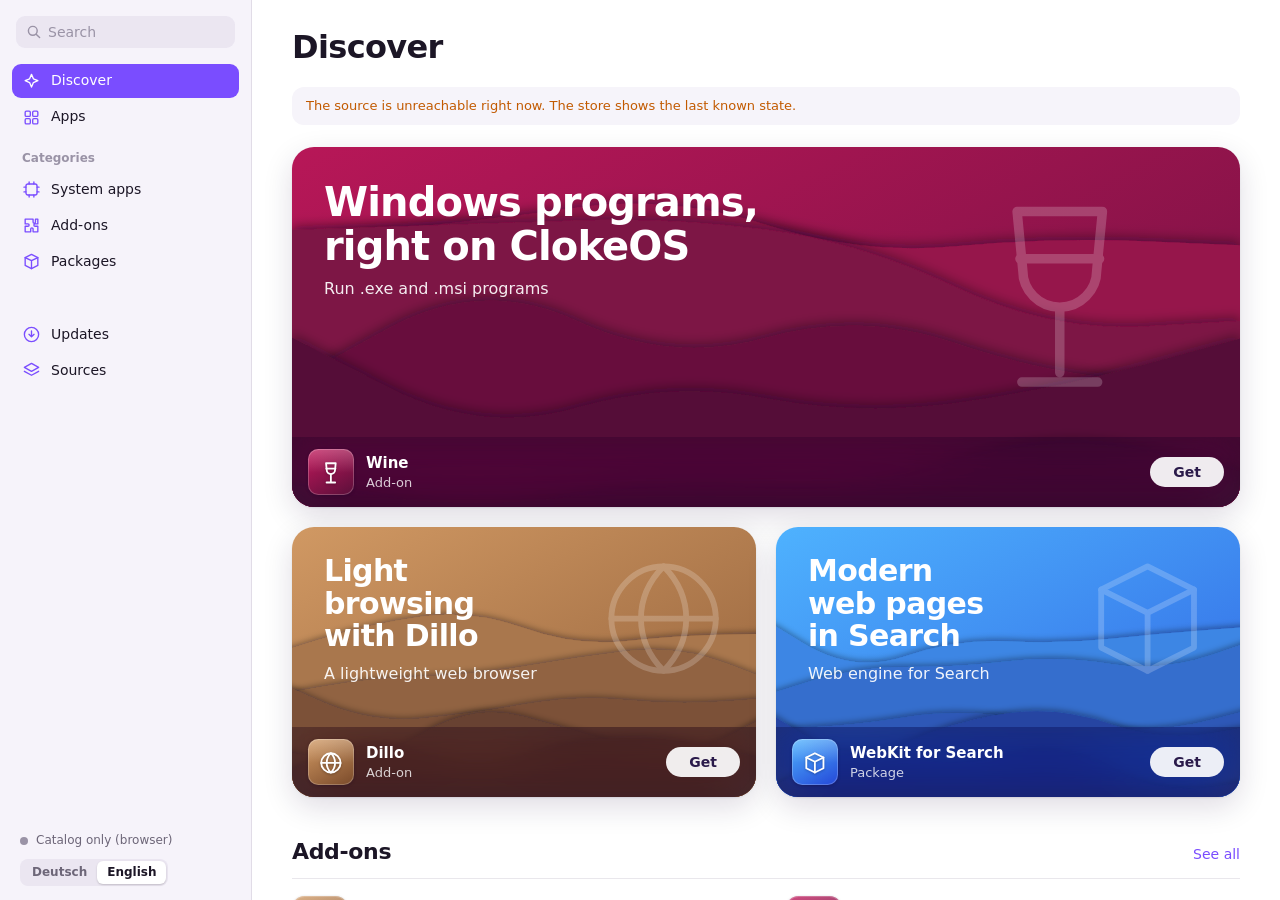
==== clokeos-darwin/overlay-desktop/System/Applications/ClokeStore.app/Contents/Resources/index.html @ be7e75ce "Cloke Store: App-Store-Oberfläche (Konzept des Nutzers) in den Desktop aufgenommen, installiert über" ====
<!doctype html>
<html lang="de">
<head>
<meta charset="utf-8">
<meta name="viewport" content="width=device-width, initial-scale=1">
<meta name="color-scheme" content="light dark">
<meta name="clokestore-token" content="">
<title>Cloke Store</title>
<link rel="icon" href="data:image/svg+xml,%3Csvg xmlns='http://www.w3.org/2000/svg' viewBox='0 0 64 64'%3E%3Cdefs%3E%3ClinearGradient id='g' x1='0' y1='0' x2='1' y2='1'%3E%3Cstop offset='0' stop-color='%23a78bfa'/%3E%3Cstop offset='1' stop-color='%236d28d9'/%3E%3C/linearGradient%3E%3C/defs%3E%3Crect width='64' height='64' rx='14' fill='url(%23g)'/%3E%3Cpath d='M32 14c-6 0-10 4-10 10 0 5-3 8-5 14h30c-2-6-5-9-5-14 0-6-4-10-10-10z' fill='none' stroke='white' stroke-width='3.5' stroke-linejoin='round'/%3E%3Cpath d='M20 46h24' stroke='white' stroke-width='3.5' stroke-linecap='round'/%3E%3C/svg%3E">
<style>
:root{
  color-scheme: light dark;
  --accent:#7a4dff;
  --bg:#ffffff;
  --bg-2:#f6f4fa;
  --side:rgba(245,242,250,.86);
  --ink:#1c1626;
  --ink-2:#6d6678;
  --ink-3:#9a93a6;
  --line:rgba(40,20,70,.10);
  --fill:rgba(60,30,110,.06);
  --get-bg:rgba(122,77,255,.12);
  --get-bg-hover:rgba(122,77,255,.20);
  --get-ink:#6a3df0;
  --done-bg:rgba(60,30,110,.07);
  --done-ink:#8a8296;
  --ok:#1f9d55;
  --warn:#c25a00;
  --err:#d1263a;
  --card-shadow:0 1px 2px rgba(30,10,60,.10),0 10px 30px rgba(30,10,60,.14);
  --sheet-bg:#ffffff;
  --scrim:rgba(20,10,35,.38);
  --font:-apple-system,BlinkMacSystemFont,"SF Pro Text","Inter","Segoe UI",system-ui,"Helvetica Neue",Arial,sans-serif;
  --mono:ui-monospace,"SF Mono",Menlo,Consolas,monospace;
}
@media (prefers-color-scheme:dark){
  :root{
    --accent:#a78bff;
    --bg:#17111d;
    --bg-2:#1f1727;
    --side:rgba(33,24,43,.84);
    --ink:#f4f0f9;
    --ink-2:#a69db4;
    --ink-3:#766d85;
    --line:rgba(255,255,255,.09);
    --fill:rgba(255,255,255,.07);
    --get-bg:rgba(167,139,255,.20);
    --get-bg-hover:rgba(167,139,255,.30);
    --get-ink:#cbbcff;
    --done-bg:rgba(255,255,255,.08);
    --done-ink:#8f869d;
    --ok:#4cd388;
    --warn:#ffa24a;
    --err:#ff6b7d;
    --card-shadow:0 1px 2px rgba(0,0,0,.4),0 10px 30px rgba(0,0,0,.5);
    --sheet-bg:#251b30;
    --scrim:rgba(5,2,10,.55);
  }
}
*{box-sizing:border-box}
html,body{height:100%;margin:0}
body{font:14px/1.4 var(--font);color:var(--ink);background:var(--bg);-webkit-font-smoothing:antialiased;overflow:hidden}
button,input{font:inherit;color:inherit}
a{color:inherit;text-decoration:none}
:focus-visible{outline:2px solid var(--accent);outline-offset:2px;border-radius:6px}
.sr{position:absolute;width:1px;height:1px;overflow:hidden;clip:rect(0 0 0 0)}

/* ---------- Shell ---------- */
.shell{display:grid;grid-template-columns:252px minmax(0,1fr);height:100vh}
.side{background:var(--side);-webkit-backdrop-filter:blur(28px) saturate(1.4);backdrop-filter:blur(28px) saturate(1.4);border-right:1px solid var(--line);display:flex;flex-direction:column;padding:14px 12px 12px;overflow-y:auto;gap:2px}
.search{position:relative;margin:2px 4px 14px}
.search input{width:100%;height:32px;border:0;border-radius:9px;background:var(--fill);padding:0 10px 0 32px;outline:none;color:var(--ink)}
.search input::placeholder{color:var(--ink-3)}
.search input:focus{box-shadow:0 0 0 2px var(--accent)}
.search svg{position:absolute;left:10px;top:8px;width:16px;height:16px;color:var(--ink-3);pointer-events:none}
.navs{display:contents}
.nav-group{display:flex;flex-direction:column;gap:2px}
.nav-title{font-size:12px;font-weight:600;color:var(--ink-3);padding:14px 10px 4px}
.nav a{display:flex;align-items:center;gap:10px;height:34px;padding:0 10px;border-radius:9px;font-weight:500;color:var(--ink)}
.nav a svg{width:19px;height:19px;flex:none;color:var(--accent)}
.nav a:hover{background:var(--fill)}
.nav a[aria-current=page]{background:var(--accent);color:#fff}
.nav a[aria-current=page] svg{color:#fff}
.nav .badge[hidden]{display:none}
.nav .badge{margin-left:auto;min-width:20px;height:20px;border-radius:10px;padding:0 6px;background:var(--err);color:#fff;font-size:12px;font-weight:600;display:grid;place-items:center}
.side-foot{margin-top:auto;padding:14px 8px 2px;display:flex;flex-direction:column;gap:10px}
.conn{display:flex;align-items:center;gap:8px;font-size:12px;color:var(--ink-2)}
.conn i{width:8px;height:8px;border-radius:50%;background:var(--ink-3);flex:none}
.conn.on i{background:var(--ok)}
.seg{display:inline-flex;background:var(--fill);border-radius:8px;padding:2px;align-self:flex-start}
.seg button{border:0;background:none;padding:3px 10px;border-radius:6px;font-size:12px;font-weight:600;color:var(--ink-2);cursor:pointer}
.seg button[aria-pressed=true]{background:var(--bg);color:var(--ink);box-shadow:0 1px 2px rgba(0,0,0,.18)}

main{overflow-y:auto;overflow-x:hidden;outline:none;scroll-behavior:auto}
.page{max-width:1180px;margin:0 auto;padding:30px 40px 72px}
.page-head{display:flex;align-items:flex-end;justify-content:space-between;gap:16px;margin-bottom:22px}
h1{font-size:32px;line-height:1.1;font-weight:700;letter-spacing:-.02em;margin:0}
.lead{color:var(--ink-2);margin:6px 0 0;font-size:15px;max-width:60ch}
h2{font-size:22px;font-weight:700;letter-spacing:-.015em;margin:0}
.shelf{margin-top:40px}
.shelf-head{display:flex;align-items:baseline;justify-content:space-between;margin-bottom:6px;padding-bottom:10px;border-bottom:1px solid var(--line)}
.more{color:var(--accent);font-weight:500;font-size:14px}
.more:hover{text-decoration:underline}
.back{display:inline-flex;align-items:center;gap:4px;color:var(--accent);font-weight:500;margin:-6px 0 18px -6px;padding:4px 6px;border:0;background:none;cursor:pointer;border-radius:8px}
.back svg{width:18px;height:18px}

/* ---------- Icons ---------- */
.icon{--s:56px;width:var(--s);height:var(--s);border-radius:22.4%;flex:none;display:grid;place-items:center;position:relative;overflow:hidden;box-shadow:inset 0 0 0 1px rgba(255,255,255,.22),0 1px 3px rgba(20,5,40,.28)}
.icon svg{width:56%;height:56%;filter:drop-shadow(0 1px 1px rgba(0,0,0,.25))}
.icon img{width:100%;height:100%;object-fit:cover;display:block}
.icon .ini{color:#fff;font-weight:700;font-size:calc(var(--s)*.42);letter-spacing:-.02em;text-shadow:0 1px 2px rgba(0,0,0,.3)}
.icon::after{content:"";position:absolute;inset:0;background:linear-gradient(180deg,rgba(255,255,255,.24),rgba(255,255,255,0) 52%);pointer-events:none}

/* ---------- Get button ---------- */
.get{--h:30px;height:var(--h);min-width:74px;padding:0 16px;border:0;border-radius:999px;background:var(--get-bg);color:var(--get-ink);font-weight:700;font-size:14px;cursor:pointer;display:inline-flex;align-items:center;justify-content:center;gap:6px;transition:background .15s,transform .1s;white-space:nowrap}
.get:hover{background:var(--get-bg-hover)}
.get:active{transform:scale(.96)}
.get.installed{background:var(--done-bg);color:var(--done-ink);font-weight:600;cursor:default}
.get.installed:hover{background:var(--done-bg)}
.get.update{background:var(--accent);color:#fff}
.get.update:hover{filter:brightness(1.08);background:var(--accent)}
.get.working{min-width:var(--h);width:var(--h);padding:0;background:var(--done-bg);cursor:default}
.get.big{--h:36px;min-width:92px;font-size:15px;padding:0 22px}
.get.on-dark{background:rgba(255,255,255,.92);color:#2a1a4a}
.get.on-dark:hover{background:#fff}
.get.on-dark.installed{background:rgba(255,255,255,.25);color:rgba(255,255,255,.85)}
.get.on-dark.working{background:rgba(255,255,255,.25)}
.ring{width:20px;height:20px;transform:rotate(-90deg)}
.ring circle{fill:none;stroke-width:3}
.ring .trk{stroke:rgba(128,120,150,.35)}
.ring .val{stroke:var(--accent);stroke-linecap:round;transition:stroke-dashoffset .3s}
.on-dark .ring .val{stroke:#fff}
.ring.indet{animation:spin 1s linear infinite}
@keyframes spin{to{transform:rotate(270deg)}}
.btn{height:34px;padding:0 16px;border-radius:9px;border:0;background:var(--fill);font-weight:600;cursor:pointer;color:var(--ink)}
.btn:hover{background:var(--get-bg)}
.btn.primary{background:var(--accent);color:#fff}
.btn.primary:hover{filter:brightness(1.08)}
.btn.danger{color:var(--err)}
.btn[disabled]{opacity:.5;cursor:default}

/* ---------- Hero (papercut) ---------- */
.heroes{display:grid;grid-template-columns:1fr 1fr;gap:20px}
.hero{position:relative;border-radius:22px;overflow:hidden;color:#fff;box-shadow:var(--card-shadow);cursor:pointer;isolation:isolate;min-height:270px;display:flex;flex-direction:column;justify-content:space-between;transition:transform .2s}
.hero:hover{transform:translateY(-2px)}
.hero.lead-card{grid-column:1/-1;min-height:360px}
.hero.light{color:#22123f}
.hero .art{position:absolute;inset:0;z-index:-1}
.hero .art svg{width:100%;height:100%;display:block}
.hero .mark{position:absolute;right:5%;top:8%;width:30%;max-width:240px;opacity:.20;pointer-events:none;z-index:-1}
.hero.lead-card .mark{width:24%;right:7%;top:10%}
.hero .copy{padding:28px 32px 0;max-width:min(62%,560px)}
.hero.lead-card .copy{padding-top:34px}
.hero h3{margin:0;font-size:30px;line-height:1.08;font-weight:700;letter-spacing:-.022em;text-wrap:balance}
.hero.lead-card h3{font-size:40px}
.hero p{margin:10px 0 0;font-size:16px;line-height:1.35;opacity:.92;text-wrap:pretty}
.hero .bar{display:flex;align-items:center;gap:12px;margin:0;padding:12px 16px 12px 16px;background:rgba(18,8,32,.34);-webkit-backdrop-filter:blur(22px) saturate(1.5);backdrop-filter:blur(22px) saturate(1.5);color:#fff}
.hero.light .bar{background:rgba(255,255,255,.5);color:#22123f}
.hero .bar .t{min-width:0;flex:1}
.hero .bar .t b{display:block;font-size:15px;white-space:nowrap;overflow:hidden;text-overflow:ellipsis}
.hero .bar .t>span{display:block;font-size:13px;opacity:.8;white-space:nowrap;overflow:hidden;text-overflow:ellipsis}

/* ---------- Rows ---------- */
.rows{display:grid;grid-template-columns:repeat(auto-fill,minmax(340px,1fr));column-gap:40px}
.rows.one{grid-template-columns:1fr}
.row{display:grid;grid-template-columns:minmax(0,1fr) auto;gap:14px;align-items:center;padding:11px 0;border-bottom:1px solid var(--line)}
.row-main{display:flex;align-items:center;gap:14px;min-width:0;border-radius:12px}
.row-main .t{min-width:0}
.row-main .t b{display:block;font-size:15px;font-weight:600;color:var(--ink);white-space:nowrap;overflow:hidden;text-overflow:ellipsis}
.row-main .t>span{display:block;color:var(--ink-2);font-size:13px;white-space:nowrap;overflow:hidden;text-overflow:ellipsis}

/* ---------- Detail ---------- */
.d-head{display:flex;gap:28px;align-items:flex-start;flex-wrap:wrap}
.d-head .icon{--s:132px}
.d-title{flex:1;min-width:260px}
.d-title h1{font-size:34px}
.d-sub{font-size:17px;color:var(--ink-2);margin:4px 0 0}
.d-src{margin-top:6px;font-size:14px}
.d-src a{color:var(--accent);font-weight:500}
.d-act{display:flex;align-items:center;gap:12px;margin-top:18px;flex-wrap:wrap}
.d-note{margin-top:12px;font-size:13px;color:var(--warn);display:flex;gap:6px;align-items:flex-start;max-width:60ch}
.strip{display:grid;grid-auto-flow:column;grid-auto-columns:1fr;margin:30px 0 0;border-block:1px solid var(--line);padding:14px 0}
.strip>div{padding:2px 10px;text-align:center;border-left:1px solid var(--line);min-width:0}
.strip>div:first-child{border-left:0}
.strip small{display:block;font-size:12px;color:var(--ink-3);font-weight:600}
.strip b{display:block;font-size:18px;font-weight:650;margin:3px 0 1px;white-space:nowrap;overflow:hidden;text-overflow:ellipsis}
.strip span{display:block;font-size:12px;color:var(--ink-2);white-space:nowrap;overflow:hidden;text-overflow:ellipsis}
.block{margin-top:34px}
.block h2{padding-bottom:10px;border-bottom:1px solid var(--line);margin-bottom:14px}
.block p{margin:0 0 10px;font-size:15px;line-height:1.5;max-width:72ch;text-wrap:pretty}
.shots{display:flex;gap:14px;overflow-x:auto;padding-bottom:10px}
.shots img{height:260px;border-radius:12px;border:1px solid var(--line);flex:none;background:var(--fill)}
dl.info{display:grid;grid-template-columns:repeat(2,minmax(0,1fr));column-gap:48px;margin:0}
dl.info div{display:flex;justify-content:space-between;gap:16px;padding:10px 0;border-bottom:1px solid var(--line);min-width:0}
dl.info dt{color:var(--ink-2);flex:none}
dl.info dd{margin:0;text-align:right;min-width:0;overflow-wrap:anywhere}
.mono{font-family:var(--mono);font-size:12.5px}
.copy-link{color:var(--accent);cursor:pointer;border:0;background:none;padding:0;font:inherit}
.copy-link:hover{text-decoration:underline}

/* ---------- Sources ---------- */
.src{display:grid;grid-template-columns:auto minmax(0,1fr) auto;gap:16px;align-items:center;padding:16px 0;border-bottom:1px solid var(--line)}
.src .logo{width:48px;height:48px;border-radius:12px;background:var(--fill);display:grid;place-items:center;color:var(--accent)}
.src .logo svg{width:24px;height:24px}
.src b{font-size:16px}
.src .u{font-family:var(--mono);font-size:12px;color:var(--ink-2);overflow-wrap:anywhere}
.src .meta{font-size:13px;color:var(--ink-2);margin-top:3px;display:flex;gap:6px 14px;flex-wrap:wrap}
.chip{display:inline-flex;align-items:center;height:20px;padding:0 8px;border-radius:10px;background:var(--fill);font-size:12px;font-weight:600;color:var(--ink-2);margin-left:8px;vertical-align:2px}
.chip.ok{color:var(--ok)}
.chip.warn{color:var(--warn)}
.chip.err{color:var(--err)}
.src .ctl{display:flex;align-items:center;gap:12px}
.switch{position:relative;width:42px;height:26px;border-radius:13px;border:0;background:var(--ink-3);cursor:pointer;padding:0;transition:background .15s;flex:none}
.switch::after{content:"";position:absolute;top:2px;left:2px;width:22px;height:22px;border-radius:50%;background:#fff;box-shadow:0 1px 3px rgba(0,0,0,.3);transition:transform .15s}
.switch[aria-checked=true]{background:var(--ok)}
.switch[aria-checked=true]::after{transform:translateX(16px)}
.note{margin-top:28px;padding:16px 18px;border-radius:14px;background:var(--bg-2);color:var(--ink-2);font-size:13.5px;line-height:1.5}
.note b{color:var(--ink)}
.note code,.sheet code{font-family:var(--mono);font-size:12.5px;background:var(--fill);padding:1px 5px;border-radius:5px;color:var(--ink)}

/* ---------- Empty ---------- */
.empty{text-align:center;padding:72px 20px;color:var(--ink-2)}
.empty h2{color:var(--ink);margin-bottom:8px}
.empty p{max-width:46ch;margin:0 auto 16px}
.banner{display:flex;gap:10px;align-items:center;padding:10px 14px;border-radius:12px;background:var(--bg-2);color:var(--ink-2);font-size:13px;margin-bottom:22px}
.banner.warn{color:var(--warn)}
.banner b{color:var(--ink)}
.skeleton{height:56px;border-radius:12px;background:linear-gradient(90deg,var(--fill),transparent,var(--fill));background-size:200% 100%;animation:sh 1.4s linear infinite;margin:10px 0}
@keyframes sh{to{background-position:-200% 0}}

/* ---------- Sheet & toast ---------- */
.scrim{position:fixed;inset:0;background:var(--scrim);-webkit-backdrop-filter:blur(6px);backdrop-filter:blur(6px);display:grid;place-items:center;padding:20px;z-index:50;animation:fade .15s}
.sheet{width:min(520px,100%);max-height:90vh;overflow:auto;background:var(--sheet-bg);border-radius:18px;box-shadow:0 20px 70px rgba(0,0,0,.45);padding:26px 26px 20px;animation:pop .2s cubic-bezier(.2,.9,.3,1.2)}
.sheet h2{font-size:20px;margin-bottom:6px}
.sheet p{color:var(--ink-2);margin:6px 0 14px;line-height:1.5}
.sheet .field{display:flex;gap:8px;margin:14px 0 6px}
.sheet input[type=text]{flex:1;height:38px;border-radius:9px;border:1px solid var(--line);background:var(--fill);padding:0 12px;outline:none}
.sheet input[type=text]:focus{border-color:var(--accent);box-shadow:0 0 0 3px var(--get-bg)}
.sheet .hint{font-size:12.5px;color:var(--ink-3)}
.sheet .msg{margin-top:12px;font-size:13.5px}
.sheet .msg.err{color:var(--err)}
.sheet .found{margin-top:14px;border:1px solid var(--line);border-radius:12px;padding:12px 14px}
.sheet .found b{display:block;font-size:15px}
.sheet .found span{color:var(--ink-2);font-size:13px}
.sheet .actions{display:flex;justify-content:flex-end;gap:10px;margin-top:20px}
.cmd{display:flex;gap:10px;align-items:center;background:var(--fill);border-radius:10px;padding:10px 12px;font-family:var(--mono);font-size:13px;margin:8px 0;overflow-wrap:anywhere}
.cmd span{flex:1}
@keyframes fade{from{opacity:0}}
@keyframes pop{from{opacity:0;transform:scale(.94) translateY(8px)}}
.toast{position:fixed;left:50%;bottom:26px;transform:translateX(-50%);background:var(--ink);color:var(--bg);padding:10px 18px;border-radius:12px;font-weight:500;box-shadow:0 8px 30px rgba(0,0,0,.35);z-index:60;max-width:min(560px,90vw);animation:pop .2s}
.toast.err{background:var(--err);color:#fff}

/* ---------- Responsive ---------- */
@media (max-width:980px){
  .page{padding:24px 24px 60px}
  .hero.lead-card h3{font-size:34px}
  .hero .copy{max-width:78%}
  dl.info{grid-template-columns:1fr}
}
@media (max-width:820px){
  body{overflow:auto}
  .shell{display:block;height:auto}
  .side{position:sticky;top:0;z-index:20;flex-direction:row;flex-wrap:wrap;align-items:center;border-right:0;border-bottom:1px solid var(--line);padding:10px 12px;overflow:visible;gap:8px}
  .search{margin:0;flex:1 1 100%}
  .navs{display:flex;overflow-x:auto;flex:1 1 100%;gap:4px;scrollbar-width:none}
  .nav-group{display:contents}
  .nav-title{display:none}
  .nav a{flex:none;height:32px;padding:0 12px}
  .side-foot{display:none}
  main{overflow:visible}
  .heroes{grid-template-columns:1fr}
  .hero,.hero.lead-card{min-height:300px}
  .hero.lead-card h3,.hero h3{font-size:28px}
  .hero .copy{max-width:100%;padding:24px 22px 0}
  .hero .mark{display:none}
  .rows{grid-template-columns:1fr}
  .strip{grid-auto-flow:row;grid-template-columns:repeat(2,1fr)}
  .strip>div{border-left:0;padding:10px 8px}
  .d-head .icon{--s:96px}
  .d-head{gap:18px}
  .src{grid-template-columns:auto minmax(0,1fr)}
  .src .ctl{grid-column:1/-1;justify-content:flex-end}
}
@media (prefers-reduced-motion:reduce){
  *{animation-duration:.001s!important;transition-duration:.001s!important}
}
</style>
</head>
<body>
<div class="shell">
  <aside class="side" aria-label="Navigation">
    <form class="search" role="search">
      <svg viewBox="0 0 20 20" fill="none" stroke="currentColor" stroke-width="1.8" stroke-linecap="round"><circle cx="8.5" cy="8.5" r="5.5"/><path d="m13 13 4 4"/></svg>
      <label class="sr" for="q" id="qlabel">Suchen</label>
      <input id="q" type="search" autocomplete="off" spellcheck="false">
    </form>
    <div class="navs">
      <nav class="nav-group nav" id="nav-main"></nav>
      <nav class="nav-group nav" id="nav-cat"></nav>
      <nav class="nav-group nav" id="nav-rest"></nav>
    </div>
    <div class="side-foot">
      <div class="conn" id="conn"><i></i><span></span></div>
      <div class="seg" role="group" aria-label="Sprache / Language">
        <button type="button" data-act="lang" data-lang="de">Deutsch</button>
        <button type="button" data-act="lang" data-lang="en">English</button>
      </div>
    </div>
  </aside>
  <main id="main" tabindex="-1" aria-live="polite"></main>
</div>
<div id="layer"></div>

<script>
(() => {
'use strict';

/* =========================================================
   Cloke Store – Oberfläche
   - Standardquelle: cloke-tech/ClokeOS-Apps (index.json, format 1)
   - weitere Quellen: GitHub-Repo oder direkte index.json-URL
   - Installation über den lokalen Dienst (clokestore.py), sonst Befehl zum Kopieren
   ========================================================= */

const $ = (s, r = document) => r.querySelector(s);
const $$ = (s, r = document) => [...r.querySelectorAll(s)];
const esc = s => String(s ?? '').replace(/[&<>"']/g, c => ({'&':'&amp;','<':'&lt;','>':'&gt;','"':'&quot;',"'":'&#39;'}[c]));
const hash32 = s => { let h = 2166136261; for (const c of String(s)) { h ^= c.charCodeAt(0); h = Math.imul(h, 16777619); } return h >>> 0; };
const safeLS = {
  get(k, d) { try { const v = localStorage.getItem(k); return v == null ? d : JSON.parse(v); } catch { return d; } },
  set(k, v) { try { localStorage.setItem(k, JSON.stringify(v)); } catch {} }
};

/* ---------------- Sprache ---------------- */
const STR = {
  de: {
    search:'Suchen', discover:'Entdecken', apps:'Programme', system:'Systemprogramme', addon:'Erweiterungen', package:'Pakete',
    updates:'Updates', sources:'Quellen', categories:'Kategorien', back:'Zurück', seeAll:'Alle ansehen',
    get:'Laden', installed:'Installiert', update:'Aktualisieren', installing:'Wird installiert', remove:'Entfernen',
    cat_system:'Systemprogramm', cat_addon:'Erweiterung', cat_package:'Paket', cat_other:'Programm',
    version:'Version', size:'Größe', category:'Kategorie', source:'Quelle', license:'Lizenz', arch:'Architektur', archAll:'Alle',
    info:'Informationen', description:'Beschreibung', preview:'Vorschau', recommended:'Empfohlene Pakete',
    ident:'Kennung', path:'Ablageort', checksum:'Prüfsumme (SHA-256)', pkgfile:'Paketdatei', homepage:'Webseite', copy:'Kopieren', copied:'Kopiert',
    from:'Aus {0}', fromSrc:'Von {0}',
    connOn:'Mit ClokeOS verbunden', connOff:'Nur Katalog (Browser)',
    results:'Ergebnisse für „{0}“', noResults:'Nichts gefunden', noResultsTxt:'Zu „{0}“ gibt es in den aktiven Quellen keine Treffer.',
    notFound:'Nicht gefunden', notFoundTxt:'Dieses Programm gibt es in den aktiven Quellen nicht.',
    allApps:'Alle Programme', allAppsLead:'{0} Programme und {1} Pakete aus {2} Quellen.',
    sysLead:'Gehören zum ClokeOS-Image und lassen sich neu installieren oder reparieren.', addonLead:'Zum Nachinstallieren. Sie liegen unter Programme.', pkgLead:'Binärpakete, die Programme brauchen oder empfehlen.',
    upTitle:'Updates', upNone:'Alles aktuell', upNoneTxt:'Für die installierten Programme gibt es keine neuere Version.',
    upAvail:'Verfügbare Updates', upAll:'Alle aktualisieren', upInstalled:'Installiert',
    upNoHelper:'Updates brauchen den Store-Dienst', upNoHelperTxt:'Im Browser sieht der Store nur den Katalog. Starte Cloke Store als Programm in ClokeOS (oder <code>python3 clokestore.py</code>), dann erkennt er installierte Versionen.',
    srcTitle:'Quellen', srcLead:'Der Store liest Programme aus Verzeichnissen mit einer index.json. ClokeOS-Apps ist immer dabei.',
    srcAdd:'Quelle hinzufügen', srcDefault:'Standard', srcLive:'Aktuell', srcCache:'Zwischenspeicher', srcSnap:'Eingebaute Kopie', srcErr:'Nicht erreichbar',
    srcCount:'{0} Programme', srcCount1:'1 Programm', srcPkgCount:'{0} Pakete', srcPkgCount1:'1 Paket', srcRemove:'Quelle entfernen', srcReload:'Neu laden', srcSkipped:'{0} ungültige Einträge übersprungen',
    srcNote:'<b>So funktionieren Quellen.</b> Jede Quelle ist ein Verzeichnis mit einer <code>index.json</code> (<code>format: 1</code>), wie in ClokeOS-Apps. Programme aus eigenen Quellen werden in <code>~/Applications</code> installiert. Systemprogramme und Pakete kommen nur aus der Standardquelle. Die SHA-256-Prüfsumme muss stimmen, sie schützt aber nicht vor einer bösartigen Quelle: Füge nur Quellen hinzu, denen du vertraust.',
    addTitle:'Quelle hinzufügen', addTxt:'Gib ein GitHub-Repository oder die Adresse einer index.json ein.', addPh:'z. B. nutzer/repo oder https://…/index.json',
    addCheck:'Prüfen', addDo:'Hinzufügen', cancel:'Abbrechen', close:'Schließen', checking:'Wird geprüft …',
    addHint:'Bei GitHub-Repos sucht der Store die index.json auf dem Zweig main, dann master.',
    addFound:'Gefunden: {0}', addDup:'Diese Quelle ist schon eingerichtet.', addBad:'Unter dieser Adresse liegt keine gültige index.json (format 1).', addNet:'Die Adresse ist nicht erreichbar.', addEmpty:'Gib ein Repository oder eine Adresse ein.', addProto:'Nur https-Adressen sind erlaubt.',
    addWarn:'Programme aus dieser Quelle werden nicht von ClokeOS geprüft. Du installierst sie in deinem Benutzerordner.',
    howTitle:'{0} installieren', howTxt:'Der Store installiert Programme selbst, sobald er als ClokeOS-Programm läuft (Cloke Store.app). Hier im Browser siehst du nur den Katalog. So geht es von Hand:',
    howDefault:'Im Terminal ausführen:', howExt:'Paket laden, Prüfsumme vergleichen, entpacken und das .app-Bundle nach ~/Applications legen:',
    toastInstalled:'{0} ist installiert', toastUpdated:'{0} ist aktualisiert', toastRemoved:'{0} wurde entfernt', toastFail:'{0}: {1}', toastLost:'Verbindung zum Store-Dienst verloren',
    toastSrcAdded:'Quelle „{0}“ hinzugefügt', toastSrcRemoved:'Quelle entfernt',
    archNote:'Läuft nur auf x86_64, nicht auf arm64.', tryAgain:'Erneut versuchen', loading:'Katalog wird geladen …', offlineBanner:'Die Quelle ist gerade nicht erreichbar. Der Store zeigt den zuletzt bekannten Stand.',
    sizeRange:'{0} – {1}', unknown:'Unbekannt', noDesc:'Für dieses Programm gibt die Quelle keine Beschreibung an.'
  },
  en: {
    search:'Search', discover:'Discover', apps:'Apps', system:'System apps', addon:'Add-ons', package:'Packages',
    updates:'Updates', sources:'Sources', categories:'Categories', back:'Back', seeAll:'See all',
    get:'Get', installed:'Installed', update:'Update', installing:'Installing', remove:'Remove',
    cat_system:'System app', cat_addon:'Add-on', cat_package:'Package', cat_other:'App',
    version:'Version', size:'Size', category:'Category', source:'Source', license:'License', arch:'Architecture', archAll:'All',
    info:'Information', description:'Description', preview:'Preview', recommended:'Recommended packages',
    ident:'Identifier', path:'Location', checksum:'Checksum (SHA-256)', pkgfile:'Package file', homepage:'Website', copy:'Copy', copied:'Copied',
    from:'From {0}', fromSrc:'By {0}',
    connOn:'Connected to ClokeOS', connOff:'Catalog only (browser)',
    results:'Results for “{0}”', noResults:'No results', noResultsTxt:'Nothing in the active sources matches “{0}”.',
    notFound:'Not found', notFoundTxt:'This app is not in the active sources.',
    allApps:'All apps', allAppsLead:'{0} apps and {1} packages from {2} sources.',
    sysLead:'Part of the ClokeOS image. You can reinstall or repair them here.', addonLead:'Install on demand. They appear in Applications.', pkgLead:'Binary packages that apps need or recommend.',
    upTitle:'Updates', upNone:'Everything is up to date', upNoneTxt:'There is no newer version for the installed apps.',
    upAvail:'Available updates', upAll:'Update all', upInstalled:'Installed',
    upNoHelper:'Updates need the store service', upNoHelperTxt:'In a browser the store only sees the catalog. Start Cloke Store as an app in ClokeOS (or <code>python3 clokestore.py</code>) and it detects installed versions.',
    srcTitle:'Sources', srcLead:'The store reads apps from folders with an index.json. ClokeOS-Apps is always included.',
    srcAdd:'Add source', srcDefault:'Default', srcLive:'Up to date', srcCache:'Cached', srcSnap:'Built-in copy', srcErr:'Unreachable',
    srcCount:'{0} apps', srcCount1:'1 app', srcPkgCount:'{0} packages', srcPkgCount1:'1 package', srcRemove:'Remove source', srcReload:'Reload', srcSkipped:'{0} invalid entries skipped',
    srcNote:'<b>How sources work.</b> A source is a folder with an <code>index.json</code> (<code>format: 1</code>), like ClokeOS-Apps. Apps from your own sources install into <code>~/Applications</code>. System apps and packages only come from the default source. The SHA-256 checksum must match, but it does not protect against a malicious source: only add sources you trust.',
    addTitle:'Add source', addTxt:'Enter a GitHub repository or the address of an index.json.', addPh:'e.g. user/repo or https://…/index.json',
    addCheck:'Check', addDo:'Add', cancel:'Cancel', close:'Close', checking:'Checking …',
    addHint:'For GitHub repos the store looks for index.json on main, then master.',
    addFound:'Found: {0}', addDup:'This source is already set up.', addBad:'There is no valid index.json (format 1) at this address.', addNet:'The address cannot be reached.', addEmpty:'Enter a repository or an address.', addProto:'Only https addresses are allowed.',
    addWarn:'ClokeOS does not review apps from this source. They install into your home folder.',
    howTitle:'Install {0}', howTxt:'The store installs apps itself once it runs as a ClokeOS app (Cloke Store.app). In a browser you only see the catalog. By hand:',
    howDefault:'Run in Terminal:', howExt:'Download the package, compare the checksum, unpack it and put the .app bundle into ~/Applications:',
    toastInstalled:'{0} is installed', toastUpdated:'{0} is updated', toastRemoved:'{0} was removed', toastFail:'{0}: {1}', toastLost:'Lost connection to the store service',
    toastSrcAdded:'Source “{0}” added', toastSrcRemoved:'Source removed',
    archNote:'Runs on x86_64 only, not on arm64.', tryAgain:'Try again', loading:'Loading catalog …', offlineBanner:'The source is unreachable right now. The store shows the last known state.',
    sizeRange:'{0} – {1}', unknown:'Unknown', noDesc:'The source gives no description for this app.'
  }
};
let LANG = safeLS.get('cloke.store.lang', null) || ((navigator.language || 'de').toLowerCase().startsWith('de') ? 'de' : 'en');
const t = (k, ...a) => (STR[LANG][k] ?? STR.en[k] ?? k).replace(/\{(\d)\}/g, (_, i) => a[i] ?? '');
const cnt = (k, n) => n === 1 ? t(k + '1') : t(k, n);
const fmtSize = n => {
  if (!Number.isFinite(n) || n <= 0) return '–';
  const u = ['B','KB','MB','GB']; let i = 0, v = n;
  while (v >= 1024 && i < u.length - 1) { v /= 1024; i++; }
  return new Intl.NumberFormat(LANG, { maximumFractionDigits: v < 10 && i > 0 ? 1 : 0 }).format(v) + ' ' + u[i];
};

/* ---------------- Gestaltung der Symbole ---------------- */
const G = {
  calc:'<rect x="5" y="3" width="14" height="18" rx="2.5"/><rect x="8" y="6.2" width="8" height="3.3" rx=".8"/><path d="M8.5 13h.01M12 13h.01M15.5 13h.01M8.5 16.5h.01M12 16.5h.01M15.5 16.5h.01"/>',
  cal:'<rect x="4" y="5" width="16" height="15" rx="2.5"/><path d="M4 10h16M8 3v4M16 3v4M8.5 14h.01M12 14h.01M15.5 14h.01M8.5 17h.01M12 17h.01"/>',
  note:'<rect x="5" y="3" width="14" height="18" rx="2.5"/><path d="M8.5 8h7M8.5 12h7M8.5 16h4"/>',
  term:'<rect x="3" y="5" width="18" height="14" rx="2.5"/><path d="m7 10 3 2-3 2M12.5 15H17"/>',
  files:'<path d="M3 8a2 2 0 0 1 2-2h4l2 2h8a2 2 0 0 1 2 2v7a2 2 0 0 1-2 2H5a2 2 0 0 1-2-2z"/>',
  sliders:'<path d="M4 7h9M17 7h3M4 12h3M11 12h9M4 17h11M19 17h1"/><circle cx="15" cy="7" r="2"/><circle cx="9" cy="12" r="2"/><circle cx="17" cy="17" r="2"/>',
  pulse:'<path d="M3 12h4l3-7 4 14 3-7h4"/>',
  disk:'<ellipse cx="12" cy="6" rx="7" ry="3"/><path d="M5 6v12c0 1.7 3.1 3 7 3s7-1.3 7-3V6M5 12c0 1.7 3.1 3 7 3s7-1.3 7-3"/>',
  globe:'<circle cx="12" cy="12" r="9"/><path d="M3 12h18M12 3c2.6 2.6 3.9 5.6 3.9 9s-1.300 6.400-3.900 9c-2.600-2.600-3.900-5.600-3.900-9S9.400 5.600 12 3z"/>',
  wine:'<path d="M7.500 3h9l-.600 6.200a3.900 3.900 0 0 1-7.800 0z"/><path d="M12 13.200V20M8 21h8M7.800 8h8.400"/>',
  tux:'<path d="M12 3c-2.400 0-3.900 2.100-3.900 4.800 0 1.500-.5 2.600-1.600 4.300C5.500 13.700 5 15.600 5.500 17.600c.5 1.800 2.500 2.800 4.600 2.800h3.800c2.100 0 4.100-1 4.600-2.800.5-2-.1-3.900-1-5.500-1.100-1.700-1.600-2.800-1.600-4.300C16 5.100 14.400 3 12 3z"/><path d="M10.200 8h.01M13.800 8h.01M10.800 10.600l1.200.9 1.200-.9"/>',
  grid:'<path d="M6 6h.01M12 6h.01M18 6h.01M6 12h.01M12 12h.01M18 12h.01M6 18h.01M12 18h.01M18 18h.01" stroke-width="3.2"/>',
  box:'<path d="M12 3 20 7v10l-8 4-8-4V7z"/><path d="m4 7 8 4 8-4M12 11v10"/>',
  tools:'<path d="M14.500 6.500a4 4 0 0 0 4.800 4.800l-9 9a2.100 2.100 0 0 1-3-3z"/><path d="M14.500 6.500 17 4l3 3-2.500 2.500"/>'
};
const GRADS = [['#a78bfa','#6d28d9'],['#ff7a9c','#d6336c'],['#5ac8fa','#0a84ff'],['#34d399','#0f9d6b'],['#ffb347','#f06d1a'],['#c58a5a','#7a4a2a'],['#9aa0ff','#4f46e5'],['#2dd4bf','#0e7490']];
const KNOWN = {
  'com.clokeos.rechner': { g:'calc', c:['#ffa13a','#f2620d'], de:'Taschenrechner für den Alltag', en:'A calculator for everyday sums', dd:'Der Rechner startet xcalc in einem eigenen Fenster. Er ist Teil des ClokeOS-Images.', ed:'Calculator starts xcalc in its own window. It is part of the ClokeOS image.' },
  'com.clokeos.kalender': { g:'cal', c:['#ff6b5e','#d1253a'], de:'Termine im Monatsraster', en:'Appointments in a month grid', dd:'Der Kalender zeigt den Monat mit der Tagesliste und einem Feld für neue Termine. Er läuft in einem Terminal-Fenster.', ed:'Calendar shows a month grid with a day list and a field for new events. It runs inside a terminal window.' },
  'com.clokeos.launchpad': { g:'grid', c:['#b79bff','#6d3de0'], de:'Alle Programme auf einen Blick', en:'All your apps at a glance', dd:'Programme zeigt alle installierten Programme als Raster. Tippen sucht, Eingabe startet den ersten Treffer, Esc schließt.', ed:'Applications shows every installed app in a grid. Typing searches, Return starts the first match, Esc closes.' },
  'com.clokeos.notizen': { g:'note', c:['#ffd84a','#f0a500'], de:'Schnelle Textnotizen', en:'Quick text notes', dd:'Notizen öffnet den Texteditor nano in einem Terminal-Fenster. Gedacht für kurze Gedanken, nicht für lange Dokumente.', ed:'Notes opens the nano text editor in a terminal window. Meant for quick thoughts, not long documents.' },
  'com.clokeos.search': { g:'globe', c:['#4aa3ff','#4f46e5'], de:'Der Webbrowser von ClokeOS', en:'The ClokeOS web browser', dd:'Search läuft standardmäßig mit NetSurf. Mit dem Paket WebKit zeigt es moderne Webseiten deutlich besser an.', ed:'Search runs on NetSurf by default. With the WebKit package it shows modern web pages much better.' },
  'com.clokeos.systemeinstellungen': { g:'sliders', c:['#a3a0b0','#5d5a6b'], de:'Darstellung, Dock, Sprache und mehr', en:'Appearance, Dock, language and more', dd:'Die Systemeinstellungen sind ein Fenster in CloakServer: Darstellung, Hintergrund, Schreibtisch und Dock, Sprache und Region, Freigaben und Programme.', ed:'System Settings is a CloakServer window: appearance, wallpaper, desktop and Dock, language and region, sharing and applications.' },
  'com.clokeos.aktivitaet': { g:'pulse', c:['#3ddc7d','#0f9a47'], de:'Prozesse und Auslastung', en:'Processes and load', dd:'Die Aktivitätsanzeige zeigt laufende Prozesse und die Auslastung des Systems.', ed:'Activity Monitor shows running processes and system load.' },
  'com.clokeos.festplatte': { g:'disk', c:['#8ea2ff','#4a4fd8'], de:'Datenträger und Partitionen verwalten', en:'Manage disks and partitions', dd:'Das Festplattendienstprogramm legt Partitionen an, löscht und formatiert sie (FAT32, ext4) und ändert ihre Größe. Das Startvolume bleibt unangetastet.', ed:'Disk Utility adds, erases, formats (FAT32, ext4) and resizes partitions. The startup volume stays untouched.' },
  'com.clokeos.linux': { g:'tux', c:['#4a4a55','#1d1d24'], de:'Linux-Programme über tux ausführen', en:'Run Linux programs through tux', dd:'Öffnet ein Terminal mit tux-run. Linux-Programme laufen in ihrem eigenen Verzeichnis /TUX und bleiben so von der Mac-Welt getrennt.', ed:'Opens a terminal running tux-run. Linux programs live in their own tree at /TUX and stay apart from the Mac world.' },
  'com.clokeos.terminal': { g:'term', c:['#3a3a46','#121218'], de:'Die Kommandozeile', en:'The command line', dd:'Terminal startet xfce4-terminal mit den Farben und der Schrift des ClokeOS-Prototyps.', ed:'Terminal starts xfce4-terminal with the colors and font of the ClokeOS prototype.' },
  'com.clokeos.fundus': { g:'files', c:['#5ac8fa','#0a74e6'], de:'Dateien ansehen und ordnen', en:'Browse and organize files', dd:'Fundus ist der Dateimanager von ClokeOS (ein Thunar dahinter). Er öffnet auch .dmg-Abbilder und .exe-Programme.', ed:'Fundus is the ClokeOS file manager (Thunar underneath). It also opens .dmg images and .exe programs.' },
  'org.dillo.dillo': { g:'globe', c:['#d29a64','#7a4a2a'], featured:2, hd:'Schlank surfen mit Dillo', he:'Light browsing with Dillo', de:'Ein schlanker Webbrowser', en:'A lightweight web browser', dd:'Dillo ist ein sehr kleiner, schneller Webbrowser. In ClokeOS dient er als Beispiel dafür, wie sich ein Programm nachinstallieren lässt.', ed:'Dillo is a very small, fast web browser. In ClokeOS it serves as the example of an app you add later.' },
  'org.winehq.wine': { g:'wine', c:['#c2185b','#5a0f3a'], featured:1, hd:'Windows-Programme, direkt auf ClokeOS', he:'Windows programs, right on ClokeOS', de:'.exe- und .msi-Programme ausführen', en:'Run .exe and .msi programs', dd:'Wine 11.0 führt Windows-Programme aus. Laufwerk C: liegt unter /NT, ein Doppelklick in Fundus startet eine .exe. Das Programm öffnet den Wine-Dateimanager auf C:. Nur auf x86_64: auf arm64 gibt es noch keine Übersetzungsschicht.', ed:'Wine 11.0 runs Windows programs. Drive C: lives at /NT, and a double-click in Fundus starts an .exe. The app opens Wine’s file manager on C:. x86_64 only: arm64 has no translation layer yet.', x86only:true },
  'webkit': { g:'box', c:['#4fb4ff','#2447d8'], featured:3, hd:'Moderne Webseiten in Search', he:'Modern web pages in Search', de:'Web-Engine für Search', en:'Web engine for Search', dd:'WebKitGTK als Binärpaket. Search nutzt es, sobald es installiert ist, und fällt sonst auf NetSurf zurück.', ed:'WebKitGTK as a binary package. Search uses it once installed and falls back to NetSurf otherwise.' }
};

/* ---------------- Standardquelle & eingebaute Kopie ---------------- */
const DEFAULT_URL = 'https://raw.githubusercontent.com/cloke-tech/ClokeOS-Apps/main/index.json';
const REL = 'https://github.com/cloke-tech/ClokeOS-Apps/releases/download/apps-2.8/';
const snapApp = (id, name, nameDe, path, cat, sha, size, rec) => ({ id, name, name_de: nameDe, path, category: cat, version: '2.8', package: { url: REL + id + '-2.8.tgz', sha256: sha, size }, recommends: rec || [] });
const SNAPSHOT = {
  format: 1, repo: 'cloke-tech/ClokeOS-Apps', version: '2.8',
  apps: [
    snapApp('org.dillo.dillo','Dillo','Dillo','/Applications/Dillo.app','addon','3f9c3ff79db6b5637d1be7c30bf03a87906059cc0363e9b4362bbfe32bb934b7',1119),
    snapApp('org.winehq.wine','Wine','Wine','/Applications/Wine.app','addon','6e3f3f407856d267953f5aa917ab2b2299f60bab990341cbf443ce3970eb06c4',1320),
    snapApp('com.clokeos.rechner','Calculator','Rechner','/System/Applications/Calculator.app','system','170171f4a7adc008722b9ef32b705263e54135affad0897d7e03cf5ed5e2d967',1727),
    snapApp('com.clokeos.kalender','Calendar','Kalender','/System/Applications/Calendar.app','system','26228614fd5c5843b3b6680b36df752ac8e5fb2615b9a25504a49a946abe8f8d',1703),
    snapApp('com.clokeos.launchpad','Launchpad','Programme','/System/Applications/Launchpad.app','system','52ce6f07636077d399d5c7922a53dc1416c9b86b50f760b4141cd3d40d2f0959',1688),
    snapApp('com.clokeos.notizen','Notes','Notizen','/System/Applications/Notes.app','system','4089658c358ca39ce00062193914f3d634a64a82c6b8ac624df4ee3555fda392',1658),
    snapApp('com.clokeos.search','Search','Search','/System/Applications/Search.app','system','c0311742c5cf92f8d5ea96f71dff44a9cdbd0360648fb2491e48cd3a678c5d1c',2015,['webkit']),
    snapApp('com.clokeos.systemeinstellungen','System Settings','Systemeinstellungen','/System/Applications/SystemSettings.app','system','92eb2ba3f896dd5699585e0254eaa48cb4a2e50a22eaf80a730431badc2173ef',1675),
    snapApp('com.clokeos.aktivitaet','Activity Monitor','Aktivitätsanzeige','/System/Applications/Utilities/ActivityMonitor.app','system','e07773a4a4bcffe78f1f9000d40714ddcce40d078e9ed34c8fd1499161358edc',1725),
    snapApp('com.clokeos.festplatte','Disk Utility','Festplattendienstprogramm','/System/Applications/Utilities/DiskUtility.app','system','a7321f49f8d073235dea14f2c3a3dac48210a4b40df8422b4fb3694d48f3d3c9',1987),
    snapApp('com.clokeos.linux','Linux','Linux','/System/Applications/Utilities/Linux.app','system','fef72c954523c0d091856a3538fd86cce4732ed39c61e81913bb51d923e3d642',2096),
    snapApp('com.clokeos.terminal','Terminal','Terminal','/System/Applications/Utilities/Terminal.app','system','31c37a87d865643ada5c70b56643b3f81a0b85d268d6c125d6f9aacdf717e423',1535),
    snapApp('com.clokeos.fundus','Fundus','Fundus','/System/Library/CoreServices/Fundus.app','system','e2302bd589def4e21591a34272c9708568ba58866d863768df4fc32bf19ee978',1482)
  ],
  packages: [{
    id: 'webkit', name: 'WebKit for Search', version: '2.54.2', license: 'LGPL-2.1 / BSD (WebKitGTK), LGPL-2.1+ (glib-networking)',
    source: 'https://github.com/cloke-tech/ClokeOS/tree/main/clokeos-darwin/webkit', install: 'extract-root',
    arch: {
      arm64: { url: 'https://github.com/cloke-tech/ClokeOS/releases/download/webkit-arm64-1/webkit-pd-arm64.tgz', sha256: '8f85cd4ce417fe93a697c314b64ac2989c7c1795b3daff8bc2bb0b21d09d5c84', size: 35843535 },
      x86_64: { url: 'https://github.com/cloke-tech/ClokeOS/releases/download/webkit-x86_64-1/webkit-pd-x86_64.tgz', sha256: '607bcd948d3e1bbe697be1cd4dcbcc25469b50db1996d0e2ea5c5c564809cb0e', size: 37651033 }
    }
  }]
};

/* ---------------- Zustand ---------------- */
const TOKEN = ($('meta[name=clokestore-token]')?.content || '').trim();
const HELPER = !!TOKEN;
const DEFAULT_SRC = { id: 'default', name: 'ClokeOS-Apps', url: DEFAULT_URL, builtin: true };
let extSources = safeLS.get('cloke.store.sources', []);            // [{id,url,name,enabled}]
let defaultEnabled = safeLS.get('cloke.store.default.enabled', true);
let SOURCES = [];        // aktive und inaktive, mit Laufzeitdaten
let ITEMS = [];          // Einträge aus aktiven Quellen
let loading = true;
let sys = { arch: null, cloke_app: false, installed: {} };       // vom Dienst
const jobs = {};         // key -> {id, pct}
let lostToast = false;

const saveSources = () => { safeLS.set('cloke.store.sources', extSources); safeLS.set('cloke.store.default.enabled', defaultEnabled); };

/* ---------------- Katalog laden ---------------- */
async function fetchJSON(url, ms = 10000) {
  const c = new AbortController(); const to = setTimeout(() => c.abort(), ms);
  try {
    const r = await fetch(url, { signal: c.signal, cache: 'no-store' });
    if (!r.ok) throw new Error('HTTP ' + r.status);
    return await r.json();
  } finally { clearTimeout(to); }
}
const isIndex = j => j && typeof j === 'object' && j.format === 1 && (Array.isArray(j.apps) || Array.isArray(j.packages));
const okId = s => typeof s === 'string' && /^[A-Za-z0-9][A-Za-z0-9._-]{0,127}$/.test(s);
const okHttp = u => { try { const x = new URL(u); return x.protocol === 'https:' || (x.protocol === 'http:' && ['127.0.0.1', 'localhost'].includes(x.hostname)); } catch { return false; } };
const okPkg = p => p && typeof p === 'object' && okHttp(p.url) && /^[0-9a-f]{64}$/i.test(p.sha256 || '');
const str = (v, max = 400) => (typeof v === 'string' ? v.slice(0, max) : '');

function normalize(raw, src) {
  const out = []; let skipped = 0;
  for (const a of raw.apps || []) {
    if (!a || !okId(a.id) || typeof a.name !== 'string' || !okPkg(a.package)) { skipped++; continue; }
    out.push({
      key: src.id + ':' + a.id, src, kind: 'app', id: a.id, name: str(a.name, 80), nameDe: str(a.name_de, 80) || str(a.name, 80),
      path: str(a.path, 300), category: ['system', 'addon'].includes(a.category) ? a.category : 'other', version: str(a.version, 40) || str(raw.version, 40),
      pkg: { url: a.package.url, sha256: a.package.sha256.toLowerCase(), size: Number(a.package.size) || 0 },
      recommends: Array.isArray(a.recommends) ? a.recommends.filter(okId) : [],
      summary: { de: str(a.summary_de || a.summary, 160), en: str(a.summary, 160) || str(a.summary_de, 160) },
      desc: { de: str(a.description_de || a.description, 2000), en: str(a.description, 2000) || str(a.description_de, 2000) },
      developer: str(a.developer, 80), icon: okHttp(a.icon) ? a.icon : '', shots: (Array.isArray(a.screenshots) ? a.screenshots : []).filter(okHttp).slice(0, 8),
      homepage: okHttp(a.homepage) ? a.homepage : '', license: str(a.license, 120), featured: a.featured ? 5 : 0
    });
  }
  for (const p of raw.packages || []) {
    if (!p || !okId(p.id) || typeof p.name !== 'string') { skipped++; continue; }
    const arch = {}; for (const [k, v] of Object.entries(p.arch || {})) if (okPkg(v) && /^[\w-]+$/.test(k)) arch[k] = { url: v.url, sha256: v.sha256.toLowerCase(), size: Number(v.size) || 0 };
    const flat = okPkg(p.package) ? { url: p.package.url, sha256: p.package.sha256.toLowerCase(), size: Number(p.package.size) || 0 } : null;
    if (!Object.keys(arch).length && !flat) { skipped++; continue; }
    out.push({
      key: src.id + ':' + p.id, src, kind: 'package', id: p.id, name: str(p.name, 80), nameDe: str(p.name, 80), path: '', category: 'package', version: str(p.version, 40),
      pkg: flat, arch, install: str(p.install, 30), recommends: [],
      summary: { de: str(p.summary_de || p.summary, 160), en: str(p.summary, 160) || str(p.summary_de, 160) },
      desc: { de: str(p.description_de || p.description, 2000), en: str(p.description, 2000) || str(p.description_de, 2000) },
      developer: str(p.developer, 80), icon: okHttp(p.icon) ? p.icon : '', shots: [], homepage: okHttp(p.source) ? p.source : '',
      license: str(p.license, 160), featured: p.featured ? 5 : 0
    });
  }
  return { items: out, skipped };
}

async function loadSource(src) {
  src.status = 'loading'; src.skipped = 0;
  const cacheKey = 'cloke.store.cache.' + src.id;
  let raw = null;
  try {
    raw = await fetchJSON(src.url);
    if (!isIndex(raw)) throw new Error('format');
    src.status = 'live'; src.fetchedAt = Date.now(); safeLS.set(cacheKey, { at: src.fetchedAt, raw });
  } catch (e) {
    const c = safeLS.get(cacheKey, null);
    if (c && isIndex(c.raw)) { raw = c.raw; src.status = 'cache'; src.fetchedAt = c.at; }
    else if (src.builtin) { raw = SNAPSHOT; src.status = 'snapshot'; src.fetchedAt = 0; }
    else { src.status = 'error'; raw = null; }
  }
  if (raw) {
    if (!src.builtin && raw.repo && src.name === src.url) src.name = str(raw.repo, 60);
    const n = normalize(raw, src); src.items = n.items; src.skipped = n.skipped; src.version = str(raw.version, 20);
  } else { src.items = []; }
  return src;
}

async function loadAll() {
  loading = true; render();
  SOURCES = [{ ...DEFAULT_SRC, enabled: defaultEnabled }, ...extSources.map(s => ({ ...s, builtin: false }))];
  await Promise.all(SOURCES.filter(s => s.enabled).map(loadSource));
  ITEMS = SOURCES.filter(s => s.enabled).flatMap(s => s.items || []);
  loading = false;
  await probe();
  render();
}

/* ---------------- Dienst (nur mit clokestore.py) ---------------- */
async function api(path, body) {
  const r = await fetch(path, { method: body ? 'POST' : 'GET', headers: { 'X-ClokeStore-Token': TOKEN, 'Content-Type': 'application/json' }, body: body ? JSON.stringify(body) : undefined });
  const j = await r.json().catch(() => ({}));
  if (!r.ok) throw new Error(j.error || ('HTTP ' + r.status));
  return j;
}
async function probe() {
  if (!HELPER) return;
  try {
    const j = await api('/api/state', { items: ITEMS.map(i => ({ key: i.key, id: i.id, kind: i.kind, path: i.path, builtin: i.src.builtin })) });
    sys = { arch: j.arch, cloke_app: j.cloke_app, installed: j.installed || {} };
  } catch { /* Dienst weg: Anzeige bleibt */ }
}
if (HELPER) setInterval(() => api('/api/ping', {}).then(() => { lostToast = false; }).catch(() => { if (!lostToast) { lostToast = true; toast(t('toastLost'), true); } }), 15000);

const cmpVer = (a, b) => {
  const pa = String(a).split(/[.\-+]/), pb = String(b).split(/[.\-+]/);
  for (let i = 0; i < Math.max(pa.length, pb.length); i++) {
    const x = pa[i] ?? '0', y = pb[i] ?? '0', nx = /^\d+$/.test(x), ny = /^\d+$/.test(y);
    if (nx && ny) { if (+x !== +y) return +x < +y ? -1 : 1; }
    else if (x !== y) return x < y ? -1 : 1;
  }
  return 0;
};
const inst = it => sys.installed[it.key] || null;
const stateOf = it => jobs[it.key] ? 'working' : (inst(it) ? (it.version && inst(it).version && cmpVer(inst(it).version, it.version) < 0 ? 'update' : 'installed') : 'get');
const pkgOf = it => it.pkg || it.arch[sys.arch] || Object.values(it.arch)[0];
const updatesList = () => ITEMS.filter(i => stateOf(i) === 'update');

/* ---------------- Bausteine ---------------- */
const meta = it => KNOWN[it.id] && it.src.builtin ? KNOWN[it.id] : null;
const nameOf = it => LANG === 'de' ? it.nameDe : it.name;
const summaryOf = it => { const k = meta(it); return it.summary[LANG] || (k && k[LANG]) || t('cat_' + it.category); };
const descOf = it => { const k = meta(it); return it.desc[LANG] || (k && (LANG === 'de' ? k.dd : k.ed)) || ''; };
const grad = it => { const k = meta(it); return k?.c || GRADS[hash32(it.id) % GRADS.length]; };
const lum = hex => { const n = parseInt(hex.slice(1), 16); const f = c => { c /= 255; return c <= .03928 ? c / 12.92 : ((c + .055) / 1.055) ** 2.4; }; return .2126 * f(n >> 16) + .7152 * f((n >> 8) & 255) + .0722 * f(n & 255); };
const mixHex = (a, b, p) => { const A = parseInt(a.slice(1), 16), B = parseInt(b.slice(1), 16); const m = s => Math.round(((A >> s) & 255) * (1 - p) + ((B >> s) & 255) * p); return '#' + ((1 << 24) | (m(16) << 16) | (m(8) << 8) | m(0)).toString(16).slice(1); };
function glyphOf(it) {
  const k = meta(it); if (k?.g) return k.g;
  if (it.kind === 'package') return 'box';
  const n = (it.name + ' ' + it.id).toLowerCase();
  const map = [[/calc|rechner/, 'calc'], [/calendar|kalender/, 'cal'], [/note|notiz/, 'note'], [/term|shell|konsole/, 'term'], [/browser|web|search|surf/, 'globe'], [/file|files|fundus|manager/, 'files'], [/setting|einstell|prefer/, 'sliders'], [/monitor|activity|pulse/, 'pulse'], [/disk|drive|platte/, 'disk'], [/wine|windows/, 'wine'], [/linux|tux/, 'tux'], [/tool|util/, 'tools']];
  for (const [re, g] of map) if (re.test(n)) return g;
  return null;
}
function iconHTML(it, size) {
  const [c1, c2] = grad(it); const g = glyphOf(it);
  const st = `--s:${size}px;background:linear-gradient(150deg,${c1},${c2})`;
  const inner = g ? `<svg viewBox="0 0 24 24" fill="none" stroke="#fff" stroke-width="1.7" stroke-linecap="round" stroke-linejoin="round" aria-hidden="true">${G[g]}</svg>` : `<span class="ini" aria-hidden="true">${esc([...nameOf(it)][0]?.toUpperCase() || '?')}</span>`;
  /* Eigenes Symbol der Quelle; lädt es nicht, tritt der Platzhalter (Glyphe oder Anfangsbuchstabe) an seine Stelle */
  if (it.icon) return `<span class="icon" style="${st}" data-fb="${esc(inner)}"><img src="${esc(it.icon)}" alt="" loading="lazy" data-fallback="1"></span>`;
  return `<span class="icon" style="${st}">${inner}</span>`;
}
function ring(pct) {
  const r = 8, c = 2 * Math.PI * r;
  if (pct == null) return `<svg class="ring indet" viewBox="0 0 20 20" aria-hidden="true"><circle class="trk" cx="10" cy="10" r="${r}"/><circle class="val" cx="10" cy="10" r="${r}" stroke-dasharray="${c}" stroke-dashoffset="${c * .72}"/></svg>`;
  return `<svg class="ring" viewBox="0 0 20 20" aria-hidden="true"><circle class="trk" cx="10" cy="10" r="${r}"/><circle class="val" cx="10" cy="10" r="${r}" stroke-dasharray="${c}" stroke-dashoffset="${c * (1 - pct / 100)}"/></svg>`;
}
function getBtn(it, big, dark) {
  const st = stateOf(it);
  const cls = `get ${st} ${big ? 'big' : ''} ${dark ? 'on-dark' : ''}`;
  const attrs = `data-key="${esc(it.key)}" data-big="${big ? 1 : 0}" data-dark="${dark ? 1 : 0}"`;
  if (st === 'working') return `<button class="${cls}" ${attrs} disabled aria-label="${esc(t('installing'))}">${ring(jobs[it.key].pct)}</button>`;
  if (st === 'installed') return `<button class="${cls}" ${attrs} data-act="noop" aria-label="${esc(t('installed') + ': ' + nameOf(it))}">${t('installed')}</button>`;
  const label = st === 'update' ? t('update') : t('get');
  return `<button class="${cls}" ${attrs} data-act="get" aria-label="${esc(label + ': ' + nameOf(it))}">${label}</button>`;
}
function refreshButtons(key) {
  const it = ITEMS.find(i => i.key === key); if (!it) return;
  $$('.get').filter(b => b.dataset.key === key).forEach(b => { b.outerHTML = getBtn(it, b.dataset.big === '1', b.dataset.dark === '1'); });
  refreshBadge();
}
const href = it => '#/app/' + encodeURIComponent(it.key);
const catName = it => t('cat_' + it.category);

function row(it) {
  return `<div class="row"><a class="row-main" href="${href(it)}">${iconHTML(it, 56)}<span class="t"><b>${esc(nameOf(it))}</b><span>${esc(summaryOf(it))}</span></span></a>${getBtn(it, false, false)}</div>`;
}
function rows(list, one) { return `<div class="rows${one ? ' one' : ''}">${list.map(row).join('')}</div>`; }

/* Papercut-Kulisse für die großen Karten: geschichtetes Papier, vom Hintergrundbild von ClokeOS inspiriert */
function paperArt(it) {
  const [c1, c2] = grad(it); const id = 'p' + hash32(it.id);
  let s = hash32(it.id + 'x') || 1; const rnd = () => (s = (Math.imul(s, 1664525) + 1013904223) >>> 0) / 4294967296;
  const W = 800, H = 420, n = 5; let layers = '';
  for (let i = 0; i < n; i++) {
    const base = H * .42 + i * H * .115, pts = [];
    for (let k = 0; k <= 5; k++) pts.push([W * k / 5, base + (rnd() - .5) * H * .26]);
    let d = `M0 ${H} L0 ${pts[0][1].toFixed(1)}`;
    for (let k = 1; k < pts.length; k++) { const [px, py] = pts[k - 1], [x, y] = pts[k]; d += ` Q${px.toFixed(1)} ${py.toFixed(1)} ${((px + x) / 2).toFixed(1)} ${((py + y) / 2).toFixed(1)}`; }
    d += ` L${W} ${pts[5][1].toFixed(1)} L${W} ${H} Z`;
    const col = mixHex(mixHex(c1, c2, .35 + i * .13), '#12061f', .06 + i * .09);
    layers += `<path d="${d}" fill="${col}" filter="url(#${id})"/>`;
  }
  return `<svg viewBox="0 0 ${W} ${H}" preserveAspectRatio="xMidYMax slice" aria-hidden="true"><defs><linearGradient id="${id}g" x1="0" y1="0" x2="1" y2="1"><stop offset="0" stop-color="${c1}"/><stop offset="1" stop-color="${mixHex(c1, c2, .75)}"/></linearGradient><filter id="${id}" x="-5%" y="-30%" width="110%" height="160%"><feDropShadow dx="0" dy="-3" stdDeviation="5" flood-color="#10031f" flood-opacity=".38"/></filter></defs><rect width="${W}" height="${H}" fill="url(#${id}g)"/>${layers}</svg>`;
}
function hero(it, lead) {
  const k = meta(it); const head = (k && (LANG === 'de' ? k.hd : k.he)) || nameOf(it); const [c1, c2] = grad(it);
  const light = lum(mixHex(c1, c2, .3)) > .42; const g = glyphOf(it);
  const mark = g ? `<svg class="mark" viewBox="0 0 24 24" fill="none" stroke="#fff" stroke-width="1" stroke-linecap="round" stroke-linejoin="round" aria-hidden="true">${G[g]}</svg>` : '';
  return `<article class="hero ${lead ? 'lead-card' : ''} ${light ? 'light' : ''}" data-href="${href(it)}" tabindex="0" role="link" aria-label="${esc(nameOf(it))}">
    <div class="art">${paperArt(it)}</div>${mark}
    <div class="copy"><h3>${esc(head)}</h3><p>${esc(summaryOf(it))}</p></div>
    <div class="bar">${iconHTML(it, 46)}<span class="t"><b>${esc(nameOf(it))}</b><span>${esc(catName(it))}</span></span>${getBtn(it, false, !light)}</div>
  </article>`;
}
function shelf(title, list, to) {
  if (!list.length) return '';
  return `<section class="shelf"><div class="shelf-head"><h2>${esc(title)}</h2>${to ? `<a class="more" href="${to}">${t('seeAll')}</a>` : ''}</div>${rows(list)}</section>`;
}
const bannerOffline = () => SOURCES.some(s => s.enabled && s.status === 'cache' || s.enabled && s.status === 'snapshot') ? `<div class="banner warn" role="status">${t('offlineBanner')}</div>` : '';

/* ---------------- Seiten ---------------- */
function pageDiscover() {
  const apps = ITEMS.filter(i => i.kind === 'app'), pk = ITEMS.filter(i => i.kind === 'package');
  const feat = [...ITEMS].sort((a, b) => ((meta(a)?.featured || a.featured || 9) - (meta(b)?.featured || b.featured || 9)));
  const picks = feat.filter(i => (meta(i)?.featured || i.featured)).concat(feat.filter(i => !(meta(i)?.featured || i.featured) && i.category === 'addon')).slice(0, 3);
  const heroList = picks.length ? picks : feat.slice(0, 3);
  const extra = SOURCES.filter(s => s.enabled && !s.builtin && s.items?.length);
  return `<div class="page"><div class="page-head"><div><h1>${t('discover')}</h1></div></div>${bannerOffline()}
    ${heroList.length ? `<div class="heroes">${heroList.map((it, i) => hero(it, i === 0)).join('')}</div>` : ''}
    ${shelf(t('addon'), apps.filter(i => i.category === 'addon' && i.src.builtin), '#/c/addon')}
    ${shelf(t('system'), apps.filter(i => i.category === 'system'), '#/c/system')}
    ${shelf(t('package'), pk.filter(i => i.src.builtin), '#/c/package')}
    ${extra.map(s => shelf(t('from', s.name), s.items.slice(0, 6), '#/s/' + encodeURIComponent(s.id))).join('')}</div>`;
}
function pageList(title, lead, list) {
  return `<div class="page"><div class="page-head"><div><h1>${esc(title)}</h1><p class="lead">${lead}</p></div></div>${bannerOffline()}${list.length ? rows(list) : `<div class="empty"><h2>${t('noResults')}</h2></div>`}</div>`;
}
function pageCategory(cat) {
  const list = ITEMS.filter(i => i.category === cat).sort((a, b) => nameOf(a).localeCompare(nameOf(b), LANG));
  return pageList(t(cat), t({ system: 'sysLead', addon: 'addonLead', package: 'pkgLead' }[cat]), list);
}
function pageAll() {
  const list = [...ITEMS].sort((a, b) => nameOf(a).localeCompare(nameOf(b), LANG));
  const n = SOURCES.filter(s => s.enabled).length;
  return pageList(t('allApps'), t('allAppsLead', ITEMS.filter(i => i.kind === 'app').length, ITEMS.filter(i => i.kind === 'package').length, n), list);
}
function pageSource(id) {
  const s = SOURCES.find(x => x.id === id);
  if (!s) return pageNotFound();
  return pageList(s.name, esc(s.url), s.items || []);
}
function matches(it, q) {
  const h = [it.name, it.nameDe, it.id, it.summary.de, it.summary.en, meta(it)?.de, meta(it)?.en, it.developer, t('cat_' + it.category)].join(' ').toLowerCase();
  return q.toLowerCase().split(/\s+/).filter(Boolean).every(w => h.includes(w));
}
function pageSearch(q) {
  const list = ITEMS.filter(i => matches(i, q)).sort((a, b) => nameOf(a).localeCompare(nameOf(b), LANG));
  if (!list.length) return `<div class="page"><div class="empty"><h2>${t('noResults')}</h2><p>${t('noResultsTxt', esc(q))}</p></div></div>`;
  return `<div class="page"><div class="page-head"><h1>${t('results', esc(q))}</h1></div>${rows(list, true)}</div>`;
}
function pageNotFound() { return `<div class="page"><div class="empty"><h2>${t('notFound')}</h2><p>${t('notFoundTxt')}</p><a class="btn primary" href="#/discover" style="display:inline-grid;place-items:center">${t('discover')}</a></div></div>`; }

function pageDetail(key) {
  const it = ITEMS.find(i => i.key === key); if (!it) return pageNotFound();
  const pk = pkgOf(it); const k = meta(it);
  let size = fmtSize(pk?.size);
  if (it.kind === 'package' && !sys.arch) { const sizes = Object.values(it.arch).map(a => a.size).filter(Boolean).sort((a, b) => a - b); if (sizes.length > 1) size = t('sizeRange', fmtSize(sizes[0]), fmtSize(sizes[sizes.length - 1])); }
  const archVal = it.kind === 'package' ? (sys.arch || Object.keys(it.arch).join(', ') || t('archAll')) : t('archAll');
  const recs = it.recommends.map(id => ITEMS.find(x => x.src === it.src && x.id === id)).filter(Boolean);
  const d = descOf(it);
  const st = inst(it);
  const note = k?.x86only ? `<div class="d-note"><span aria-hidden="true">⚠︎</span><span>${t('archNote')}</span></div>` : '';
  const canRemove = HELPER && st?.managed;
  return `<div class="page"><button class="back" data-act="back"><svg viewBox="0 0 20 20" fill="none" stroke="currentColor" stroke-width="2" stroke-linecap="round" stroke-linejoin="round"><path d="m12 4-6 6 6 6"/></svg>${t('back')}</button>
    <div class="d-head">${iconHTML(it, 132)}
      <div class="d-title"><h1>${esc(nameOf(it))}</h1><p class="d-sub">${esc(summaryOf(it))}</p>
        <div class="d-src">${it.developer ? esc(t('fromSrc', it.developer)) + ' · ' : ''}<a href="#/s/${encodeURIComponent(it.src.id)}">${esc(it.src.name)}</a></div>
        <div class="d-act">${getBtn(it, true, false)}${canRemove ? `<button class="btn danger" data-act="remove" data-key="${esc(it.key)}">${t('remove')}</button>` : ''}</div>${note}
      </div></div>
    <div class="strip">
      <div><small>${t('version')}</small><b>${esc(it.version || '–')}</b><span>${st?.version && st.version !== it.version ? esc(t('installed') + ' ' + st.version) : '&nbsp;'}</span></div>
      <div><small>${t('size')}</small><b>${esc(size)}</b><span>${it.kind === 'package' ? 'tgz' : 'tgz'}</span></div>
      <div><small>${t('category')}</small><b>${esc(catName(it))}</b><span>${it.kind === 'app' ? '.app' : esc(it.install || '')}</span></div>
      <div><small>${t('arch')}</small><b>${esc(archVal)}</b><span>&nbsp;</span></div>
      <div><small>${t('source')}</small><b>${esc(it.src.name)}</b><span>${it.src.builtin ? t('srcDefault') : '&nbsp;'}</span></div>
    </div>
    ${it.shots.length ? `<section class="block"><h2>${t('preview')}</h2><div class="shots">${it.shots.map(u => `<img src="${esc(u)}" alt="" loading="lazy" data-fallback="1">`).join('')}</div></section>` : ''}
    <section class="block"><h2>${t('description')}</h2>${d ? d.split(/\n{2,}/).map(p => `<p>${esc(p)}</p>`).join('') : `<p style="color:var(--ink-2)">${t('noDesc')}</p>`}</section>
    ${recs.length ? `<section class="block"><h2>${t('recommended')}</h2>${rows(recs, true)}</section>` : ''}
    <section class="block"><h2>${t('info')}</h2><dl class="info">
      <div><dt>${t('ident')}</dt><dd class="mono">${esc(it.id)}</dd></div>
      <div><dt>${t('version')}</dt><dd>${esc(it.version || '–')}</dd></div>
      ${it.path ? `<div><dt>${t('path')}</dt><dd class="mono">${esc(it.src.builtin ? it.path : '~/Applications/' + it.path.split('/').pop())}</dd></div>` : ''}
      ${it.license ? `<div><dt>${t('license')}</dt><dd>${esc(it.license)}</dd></div>` : ''}
      ${pk ? `<div><dt>${t('checksum')}</dt><dd class="mono"><button class="copy-link" data-act="copy" data-text="${esc(pk.sha256)}" title="${esc(t('copy'))}">${esc(pk.sha256.slice(0, 16))}…</button></dd></div>
      <div><dt>${t('pkgfile')}</dt><dd><a class="copy-link" href="${esc(pk.url)}" rel="noopener noreferrer" target="_blank">${esc(pk.url.split('/').pop())}</a></dd></div>` : ''}
      ${it.homepage ? `<div><dt>${t('homepage')}</dt><dd><a class="copy-link" href="${esc(it.homepage)}" rel="noopener noreferrer" target="_blank">${esc(new URL(it.homepage).host)}</a></dd></div>` : ''}
    </dl></section></div>`;
}

function pageUpdates() {
  if (!HELPER) return `<div class="page"><div class="page-head"><h1>${t('upTitle')}</h1></div><div class="empty"><h2>${t('upNoHelper')}</h2><p>${t('upNoHelperTxt')}</p></div></div>`;
  const up = updatesList(), done = ITEMS.filter(i => inst(i) && stateOf(i) !== 'update');
  return `<div class="page"><div class="page-head"><div><h1>${t('upTitle')}</h1></div>${up.length ? `<button class="btn primary" data-act="update-all">${t('upAll')}</button>` : ''}</div>
    ${up.length ? shelf(t('upAvail'), up) : `<div class="empty" style="padding:36px"><h2>${t('upNone')}</h2><p>${t('upNoneTxt')}</p></div>`}
    ${done.length ? shelf(t('upInstalled'), done) : ''}</div>`;
}

const statusChip = s => ({ live: ['ok', t('srcLive')], cache: ['warn', t('srcCache')], snapshot: ['warn', t('srcSnap')], error: ['err', t('srcErr')], loading: ['', '…'] }[s.status] || ['', '']);
function pageSources() {
  const logo = '<svg viewBox="0 0 24 24" fill="none" stroke="currentColor" stroke-width="1.7" stroke-linecap="round" stroke-linejoin="round"><path d="m12 3 9 5-9 5-9-5z"/><path d="m3 13 9 5 9-5"/></svg>';
  return `<div class="page"><div class="page-head"><div><h1>${t('srcTitle')}</h1><p class="lead">${t('srcLead')}</p></div><button class="btn primary" data-act="add-source">${t('srcAdd')}</button></div>
    ${SOURCES.map(s => { const [cls, txt] = statusChip(s); const apps = (s.items || []).filter(i => i.kind === 'app').length, pk = (s.items || []).filter(i => i.kind === 'package').length;
      return `<div class="src"><div class="logo">${logo}</div><div><b>${esc(s.name)}</b>${s.builtin ? `<span class="chip">${t('srcDefault')}</span>` : ''}${s.enabled ? `<span class="chip ${cls}">${esc(txt)}</span>` : ''}
        <div class="u">${esc(s.url)}</div><div class="meta">${s.enabled ? `<span>${cnt('srcCount', apps)}</span>${pk ? `<span>${cnt('srcPkgCount', pk)}</span>` : ''}${s.version ? `<span>${t('version')} ${esc(s.version)}</span>` : ''}${s.skipped ? `<span>${t('srcSkipped', s.skipped)}</span>` : ''}${s.fetchedAt ? `<span>${esc(new Date(s.fetchedAt).toLocaleString(LANG))}</span>` : ''}` : ''}</div></div>
        <div class="ctl">${s.builtin ? '' : `<button class="btn danger" data-act="remove-source" data-id="${esc(s.id)}">${t('srcRemove')}</button>`}<button class="switch" role="switch" aria-checked="${s.enabled ? 'true' : 'false'}" aria-label="${esc(s.name)}" data-act="toggle-source" data-id="${esc(s.id)}"></button></div></div>`; }).join('')}
    <div style="margin-top:18px"><button class="btn" data-act="reload">${t('srcReload')}</button></div>
    <div class="note">${t('srcNote')}</div></div>`;
}

/* ---------------- Router ---------------- */
const NAV = {
  discover: '<path d="m12 3 2.400 5.600L20 11l-5.600 2.400L12 19l-2.400-5.600L4 11l5.600-2.400z"/>',
  apps: '<rect x="4" y="4" width="6.500" height="6.500" rx="1.500"/><rect x="13.500" y="4" width="6.500" height="6.500" rx="1.500"/><rect x="4" y="13.500" width="6.500" height="6.500" rx="1.500"/><rect x="13.500" y="13.500" width="6.500" height="6.500" rx="1.500"/>',
  system: '<rect x="5" y="5" width="14" height="14" rx="2.500"/><path d="M9 2.500V5M15 2.500V5M9 19v2.500M15 19v2.500M2.500 9H5M2.500 15H5M19 9h2.500M19 15h2.500"/>',
  addon: '<path d="M10 4h4v3.500a1.500 1.500 0 0 0 3 0V4h3v6h-3.500a1.500 1.500 0 0 0 0 3H20v7h-6v-3.500a1.500 1.500 0 0 0-3 0V20H4v-7h3.500a1.500 1.500 0 0 0 0-3H4V4z"/>',
  package: '<path d="M12 3 20 7v10l-8 4-8-4V7z"/><path d="m4 7 8 4 8-4M12 11v10"/>',
  updates: '<circle cx="12" cy="12" r="9"/><path d="M12 7.500v7M8.800 11.800 12 15l3.200-3.200"/>',
  sources: '<path d="m12 3 9 5-9 5-9-5z"/><path d="m3 13 9 5 9-5"/>'
};
function parseRoute() {
  const h = decodeURIComponent((location.hash || '#/discover').slice(1)); const p = h.split('/').filter(Boolean);
  const [a, b] = [p[0] || 'discover', p.slice(1).join('/')];
  return { name: a, arg: b };
}
function navHTML(id, label, cur, extra = '') {
  return `<a href="#/${id}" ${cur ? 'aria-current="page"' : ''}><svg viewBox="0 0 24 24" fill="none" stroke="currentColor" stroke-width="1.7" stroke-linecap="round" stroke-linejoin="round" aria-hidden="true">${NAV[id.replace('c/', '')]}</svg>${esc(label)}${extra}</a>`;
}
function refreshBadge() { const b = $('#upbadge'); if (!b) return; const n = updatesList().length; b.hidden = !n; b.textContent = n; }
function renderChrome(r) {
  const cur = r.name === 'c' ? 'c/' + r.arg : r.name;
  $('#nav-main').innerHTML = navHTML('discover', t('discover'), cur === 'discover') + navHTML('apps', t('apps'), cur === 'apps');
  $('#nav-cat').innerHTML = `<div class="nav-title">${t('categories')}</div>` + ['system', 'addon', 'package'].map(c => navHTML('c/' + c, t(c), cur === 'c/' + c)).join('');
  const n = HELPER ? updatesList().length : 0;
  $('#nav-rest').innerHTML = `<div class="nav-title">&nbsp;</div>` + navHTML('updates', t('updates'), cur === 'updates', `<span class="badge" id="upbadge" ${n ? '' : 'hidden'}>${n}</span>`) + navHTML('sources', t('sources'), cur === 'sources');
  $('#q').placeholder = t('search'); $('#qlabel').textContent = t('search');
  const c = $('#conn'); c.className = 'conn' + (HELPER ? ' on' : ''); c.querySelector('span').textContent = HELPER ? t('connOn') : t('connOff');
  $$('.seg button').forEach(b => b.setAttribute('aria-pressed', String(b.dataset.lang === LANG)));
  document.documentElement.lang = LANG;
}
function render() {
  const r = parseRoute(); renderChrome(r);
  const main = $('#main');
  if (loading) { main.innerHTML = `<div class="page"><div class="page-head"><h1>${t('loading')}</h1></div><div class="skeleton"></div><div class="skeleton"></div><div class="skeleton"></div></div>`; return; }
  let html;
  switch (r.name) {
    case 'discover': html = pageDiscover(); break;
    case 'apps': html = pageAll(); break;
    case 'c': html = ['system', 'addon', 'package'].includes(r.arg) ? pageCategory(r.arg) : pageNotFound(); break;
    case 'app': html = pageDetail(r.arg); break;
    case 'search': html = pageSearch(r.arg); break;
    case 'updates': html = pageUpdates(); break;
    case 'sources': html = pageSources(); break;
    case 's': html = pageSource(r.arg); break;
    default: html = pageNotFound();
  }
  main.innerHTML = html;
  document.title = 'Cloke Store';
}
let lastScrollKey = '';
function onRoute() {
  const r = parseRoute();
  if (r.name !== 'search') { const q = $('#q'); if (q.value) q.value = ''; }
  render();
  const key = r.name + '/' + r.arg;
  if (key !== lastScrollKey && r.name !== 'search') $('#main').scrollTop = 0, window.scrollTo(0, 0);
  lastScrollKey = key;
}

/* ---------------- Aktionen ---------------- */
function toast(msg, err) {
  $$('.toast').forEach(x => x.remove());
  const el = document.createElement('div'); el.className = 'toast' + (err ? ' err' : ''); el.setAttribute('role', 'status'); el.textContent = msg; document.body.appendChild(el);
  setTimeout(() => el.remove(), err ? 6000 : 3000);
}
async function copyText(s) {
  try { await navigator.clipboard.writeText(s); } catch {
    const ta = document.createElement('textarea'); ta.value = s; ta.style.cssText = 'position:fixed;opacity:0'; document.body.appendChild(ta); ta.select();
    try { document.execCommand('copy'); } catch {} ta.remove();
  }
  toast(t('copied'));
}
function openSheet(html, onMount) {
  closeSheet();
  const layer = $('#layer'); layer.innerHTML = `<div class="scrim" data-act="scrim"><div class="sheet" role="dialog" aria-modal="true">${html}</div></div>`;
  layer.dataset.prev = document.activeElement?.id || '';
  onMount?.(layer.querySelector('.sheet'));
  (layer.querySelector('input,button.primary,button') || layer).focus();
}
function closeSheet() { $('#layer').innerHTML = ''; }
document.addEventListener('keydown', e => {
  if (e.key === 'Escape' && $('#layer .scrim')) closeSheet();
  if ((e.key === 'Enter' || e.key === ' ') && e.target.matches?.('.hero')) { e.preventDefault(); location.hash = e.target.dataset.href; }
  if (e.key === '/' && !/input|textarea/i.test(document.activeElement?.tagName || '')) { e.preventDefault(); $('#q').focus(); }
});

function openHow(it) {
  const pk = pkgOf(it);
  const body = it.src.builtin
    ? `<p>${t('howDefault')}</p><div class="cmd"><span>cloke install ${esc(it.id)}</span><button class="btn" data-act="copy" data-text="cloke install ${esc(it.id)}">${t('copy')}</button></div>`
    : `<p>${t('howExt')}</p><div class="cmd"><span>${esc(pk.url)}</span><button class="btn" data-act="copy" data-text="${esc(pk.url)}">${t('copy')}</button></div><div class="cmd"><span>sha256 ${esc(pk.sha256)}</span><button class="btn" data-act="copy" data-text="${esc(pk.sha256)}">${t('copy')}</button></div>`;
  openSheet(`<h2>${esc(t('howTitle', nameOf(it)))}</h2><p>${t('howTxt')}</p>${body}<div class="actions"><button class="btn primary" data-act="close">${t('close')}</button></div>`);
}

async function startInstall(it) {
  if (!HELPER) { openHow(it); return; }
  if (jobs[it.key]) return;
  const builtin = it.src.builtin, wasUpdate = stateOf(it) === 'update';
  jobs[it.key] = { pct: null }; refreshButtons(it.key);
  try {
    const { job } = await api('/api/install', { key: it.key, source: builtin ? 'default' : 'external', id: it.id, kind: it.kind, name: it.name, version: it.version, path: it.path, category: it.category, install: it.install || '', pkg: it.pkg, arch: it.arch || null, src: it.src.url });
    for (;;) {
      await new Promise(r => setTimeout(r, 450));
      const j = await api('/api/jobs/' + encodeURIComponent(job));
      jobs[it.key].pct = j.pct ?? null; refreshButtons(it.key);
      if (j.state === 'done') break;
      if (j.state === 'error') throw new Error(j.message || 'error');
    }
    delete jobs[it.key]; await probe(); refreshButtons(it.key); render();
    toast(t(wasUpdate ? 'toastUpdated' : 'toastInstalled', nameOf(it)));
  } catch (e) {
    delete jobs[it.key]; refreshButtons(it.key); toast(t('toastFail', nameOf(it), e.message), true);
  }
}
async function removeItem(it) {
  try { await api('/api/remove', { key: it.key }); await probe(); render(); toast(t('toastRemoved', nameOf(it))); }
  catch (e) { toast(t('toastFail', nameOf(it), e.message), true); }
}

/* Quelle hinzufügen */
function candidates(input) {
  const s = input.trim(); if (!s) return { error: 'addEmpty' };
  let m;
  if ((m = s.match(/^(?:https?:\/\/)?(?:www\.)?github\.com\/([\w.-]+)\/([\w.-]+)\/blob\/([^/]+)\/(.+?)\/?$/i))) return { urls: [`https://raw.githubusercontent.com/${m[1]}/${m[2]}/${m[3]}/${m[4]}`] };
  if ((m = s.match(/^(?:https?:\/\/)?(?:www\.)?github\.com\/([\w.-]+)\/([\w.-]+?)(?:\.git)?(?:\/tree\/([^/]+))?\/?$/i))) {
    const [, o, r, b] = m; return { urls: (b ? [b] : ['main', 'master']).map(br => `https://raw.githubusercontent.com/${o}/${r}/${br}/index.json`) };
  }
  if ((m = s.match(/^([\w.-]+)\/([\w.-]+)$/)) && !/^https?:/i.test(s)) return { urls: ['main', 'master'].map(br => `https://raw.githubusercontent.com/${m[1]}/${m[2]}/${br}/index.json`) };
  let u; try { u = new URL(/^[a-z]+:\/\//i.test(s) ? s : 'https://' + s); } catch { return { error: 'addBad' }; }
  if (!okHttp(u.href)) return { error: 'addProto' };
  return { urls: [/\.json$/i.test(u.pathname) ? u.href : u.href.replace(/\/?$/, '/') + 'index.json'] };
}
function openAddSource() {
  let found = null;
  openSheet(`<h2>${t('addTitle')}</h2><p>${t('addTxt')}</p>
    <div class="field"><input type="text" id="src-in" placeholder="${esc(t('addPh'))}" autocomplete="off" spellcheck="false" aria-label="${esc(t('addTitle'))}"><button class="btn primary" id="src-check">${t('addCheck')}</button></div>
    <div class="hint">${t('addHint')}</div><div id="src-out"></div>
    <div class="actions"><button class="btn" data-act="close">${t('cancel')}</button><button class="btn primary" id="src-add" disabled>${t('addDo')}</button></div>`, sheet => {
    const inp = $('#src-in', sheet), out = $('#src-out', sheet), add = $('#src-add', sheet), chk = $('#src-check', sheet);
    const say = (cls, html) => { out.innerHTML = html ? `<div class="msg ${cls}">${html}</div>` : ''; };
    const check = async () => {
      found = null; add.disabled = true; const c = candidates(inp.value);
      if (c.error) { say('err', t(c.error)); return; }
      say('', t('checking')); chk.disabled = true;
      let hit = null;
      for (const url of c.urls) {
        if (SOURCES.some(s => s.url === url)) { say('err', t('addDup')); chk.disabled = false; return; }
        try { const j = await fetchJSON(url); if (isIndex(j)) { hit = { url, j }; break; } } catch { /* nächster Kandidat */ }
      }
      chk.disabled = false;
      if (!hit) { say('err', t('addBad') + ' ' + t('addNet')); return; }
      const name = str(hit.j.repo || hit.j.name || new URL(hit.url).host, 60);
      const n = normalize(hit.j, { id: 'tmp', builtin: false, url: hit.url });
      found = { url: hit.url, name, apps: n.items.filter(i => i.kind === 'app').length, pk: n.items.filter(i => i.kind === 'package').length };
      out.innerHTML = `<div class="found"><b>${esc(t('addFound', name))}</b><span>${esc(cnt('srcCount', found.apps))}${found.pk ? ' · ' + esc(cnt('srcPkgCount', found.pk)) : ''}</span><div class="u mono" style="margin-top:4px;color:var(--ink-3);overflow-wrap:anywhere">${esc(hit.url)}</div></div><div class="msg" style="color:var(--warn)">${t('addWarn')}</div>`;
      add.disabled = false;
    };
    chk.addEventListener('click', check);
    inp.addEventListener('keydown', e => { if (e.key === 'Enter') { e.preventDefault(); check(); } });
    inp.addEventListener('input', () => { found = null; add.disabled = true; });
    add.addEventListener('click', async () => {
      if (!found) return;
      extSources.push({ id: 's' + hash32(found.url).toString(36), url: found.url, name: found.name, enabled: true }); saveSources();
      closeSheet(); toast(t('toastSrcAdded', found.name)); await loadAll();
    });
  });
}

document.addEventListener('click', e => {
  const act = e.target.closest('[data-act]');
  if (act) {
    const a = act.dataset.act, key = act.dataset.key;
    if (a === 'scrim') { if (e.target === act) closeSheet(); return; }
    if (a === 'noop') return;
    if (a === 'get') { e.stopPropagation(); const it = ITEMS.find(i => i.key === key); if (it) startInstall(it); return; }
    if (a === 'close') { closeSheet(); return; }
    if (a === 'back') { history.length > 1 ? history.back() : (location.hash = '#/discover'); return; }
    if (a === 'copy') { copyText(act.dataset.text); return; }
    if (a === 'remove') { const it = ITEMS.find(i => i.key === key); if (it) removeItem(it); return; }
    if (a === 'lang') { LANG = act.dataset.lang; safeLS.set('cloke.store.lang', LANG); render(); return; }
    if (a === 'add-source') { openAddSource(); return; }
    if (a === 'reload') { loadAll(); return; }
    if (a === 'remove-source') { extSources = extSources.filter(s => s.id !== act.dataset.id); saveSources(); toast(t('toastSrcRemoved')); loadAll(); return; }
    if (a === 'toggle-source') {
      const id = act.dataset.id;
      if (id === 'default') defaultEnabled = !defaultEnabled; else { const s = extSources.find(x => x.id === id); if (s) s.enabled = !s.enabled; }
      saveSources(); loadAll(); return;
    }
    if (a === 'update-all') { (async () => { for (const it of updatesList()) await startInstall(it); })(); return; }
  }
  const card = e.target.closest('[data-href]');
  if (card && !e.target.closest('a,button')) location.hash = card.dataset.href;
});
document.addEventListener('error', e => {
  const el = e.target;
  if (el instanceof HTMLImageElement && el.dataset.fallback) {
    const icon = el.closest('.icon');
    if (icon && icon.dataset.fb) icon.innerHTML = icon.dataset.fb;      // Inhalt stammt aus iconHTML (Glyphe oder escapter Buchstabe)
    else if (icon) el.remove(); else el.style.display = 'none';
  }
}, true);

let qTimer;
$('.search').addEventListener('submit', e => e.preventDefault());
$('#q').addEventListener('input', e => {
  clearTimeout(qTimer); const v = e.target.value.trim();
  qTimer = setTimeout(() => {
    const target = v ? '#/search/' + encodeURIComponent(v) : '#/discover';
    if (location.hash.startsWith('#/search/') && v) history.replaceState(null, '', target), render(); else location.hash = target;
  }, 120);
});
window.addEventListener('hashchange', onRoute);

loadAll().then(() => { lastScrollKey = ''; });
})();
</script>
</body>
</html>
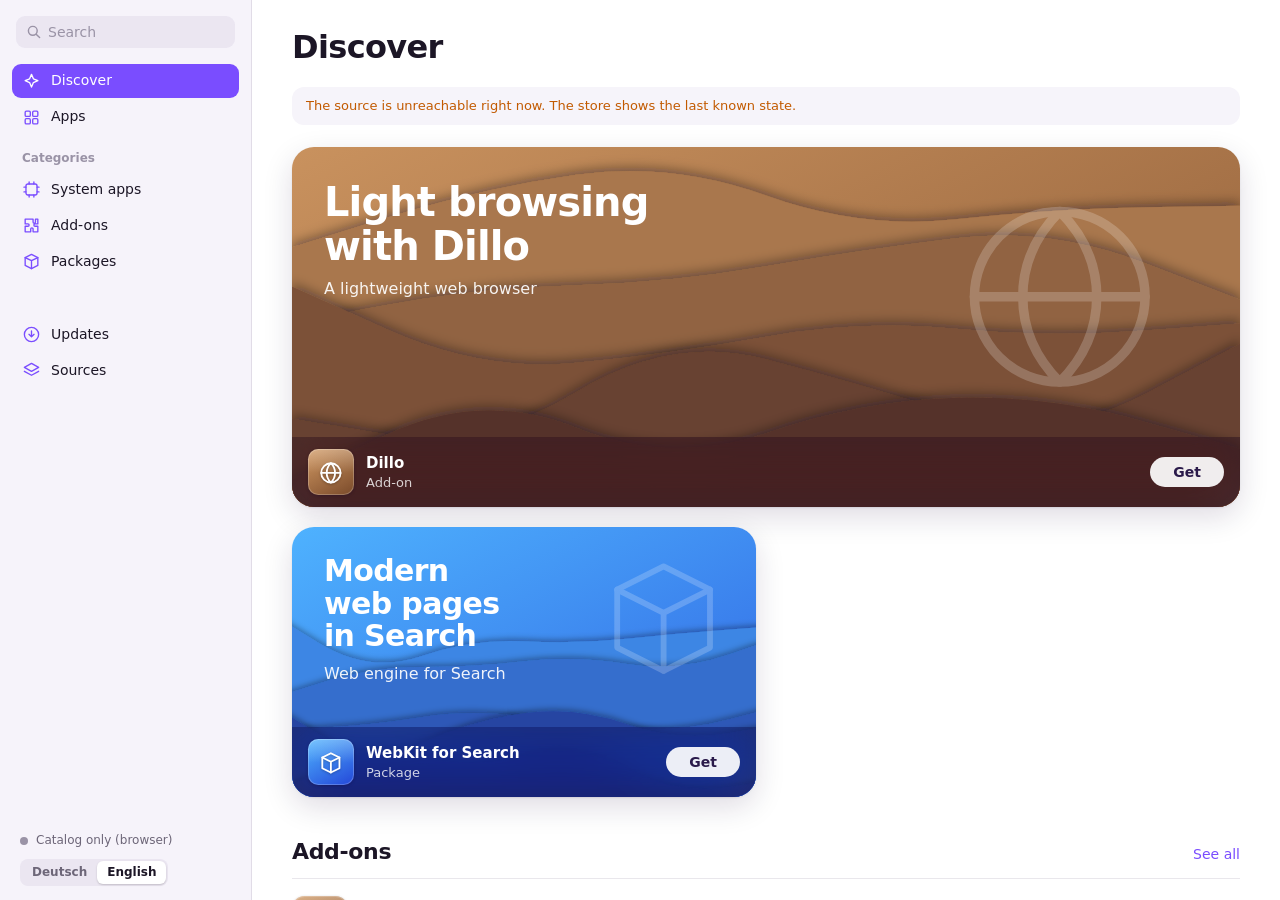
==== commit b0f18241: "Cloke Store: no Wine entry (Windows programs run through Raven)" ====
--- a/clokeos-darwin/overlay-desktop/System/Applications/ClokeStore.app/Contents/Resources/index.html
+++ b/clokeos-darwin/overlay-desktop/System/Applications/ClokeStore.app/Contents/Resources/index.html
@@ -6,7 +6,7 @@
 <meta name="color-scheme" content="light dark">
 <meta name="clokestore-token" content="">
 <title>Cloke Store</title>
-<link rel="icon" href="data:image/svg+xml,%3Csvg xmlns='http://www.w3.org/2000/svg' viewBox='0 0 64 64'%3E%3Cdefs%3E%3ClinearGradient id='g' x1='0' y1='0' x2='1' y2='1'%3E%3Cstop offset='0' stop-color='%23a78bfa'/%3E%3Cstop offset='1' stop-color='%236d28d9'/%3E%3C/linearGradient%3E%3C/defs%3E%3Crect width='64' height='64' rx='14' fill='url(%23g)'/%3E%3Cpath d='M32 14c-6 0-10 4-10 10 0 5-3 8-5 14h30c-2-6-5-9-5-14 0-6-4-10-10-10z' fill='none' stroke='white' stroke-width='3.5' stroke-linejoin='round'/%3E%3Cpath d='M20 46h24' stroke='white' stroke-width='3.5' stroke-linecap='round'/%3E%3C/svg%3E">
+<link rel="icon" href="data:image/svg+xml,%3Csvg xmlns='http://www.w3.org/2000/svg' viewBox='0 0 64 64'%3E%3Cdefs%3E%3ClinearGradient id='g' x1='0' y1='0' x2='1' y2='1'%3E%3Cstop offset='0' stop-color='%23a78bfa'/%3E%3Cstop offset='1' stop-color='%236d28d9'/%3E%3C/linearGradient%3E%3C/defs%3E%3Crect width='64' height='64' rx='14' fill='url(%23g)'/%3E%3Cpath d='M17 24h30l3 26c0 1-1 3-3 3H17c-2 0-3-2-3-3z' fill='none' stroke='white' stroke-width='3.5' stroke-linejoin='round'/%3E%3Cpath d='M24 24v-3c0-5 3.5-8 8-8s8 3 8 8v3' fill='none' stroke='white' stroke-width='3.5' stroke-linecap='round'/%3E%3C/svg%3E">
 <style>
 :root{
   color-scheme: light dark;
@@ -441,7 +441,6 @@
   'com.clokeos.terminal': { g:'term', c:['#3a3a46','#121218'], de:'Die Kommandozeile', en:'The command line', dd:'Terminal startet xfce4-terminal mit den Farben und der Schrift des ClokeOS-Prototyps.', ed:'Terminal starts xfce4-terminal with the colors and font of the ClokeOS prototype.' },
   'com.clokeos.fundus': { g:'files', c:['#5ac8fa','#0a74e6'], de:'Dateien ansehen und ordnen', en:'Browse and organize files', dd:'Fundus ist der Dateimanager von ClokeOS (ein Thunar dahinter). Er öffnet auch .dmg-Abbilder und .exe-Programme.', ed:'Fundus is the ClokeOS file manager (Thunar underneath). It also opens .dmg images and .exe programs.' },
   'org.dillo.dillo': { g:'globe', c:['#d29a64','#7a4a2a'], featured:2, hd:'Schlank surfen mit Dillo', he:'Light browsing with Dillo', de:'Ein schlanker Webbrowser', en:'A lightweight web browser', dd:'Dillo ist ein sehr kleiner, schneller Webbrowser. In ClokeOS dient er als Beispiel dafür, wie sich ein Programm nachinstallieren lässt.', ed:'Dillo is a very small, fast web browser. In ClokeOS it serves as the example of an app you add later.' },
-  'org.winehq.wine': { g:'wine', c:['#c2185b','#5a0f3a'], featured:1, hd:'Windows-Programme, direkt auf ClokeOS', he:'Windows programs, right on ClokeOS', de:'.exe- und .msi-Programme ausführen', en:'Run .exe and .msi programs', dd:'Wine 11.0 führt Windows-Programme aus. Laufwerk C: liegt unter /NT, ein Doppelklick in Fundus startet eine .exe. Das Programm öffnet den Wine-Dateimanager auf C:. Nur auf x86_64: auf arm64 gibt es noch keine Übersetzungsschicht.', ed:'Wine 11.0 runs Windows programs. Drive C: lives at /NT, and a double-click in Fundus starts an .exe. The app opens Wine’s file manager on C:. x86_64 only: arm64 has no translation layer yet.', x86only:true },
   'webkit': { g:'box', c:['#4fb4ff','#2447d8'], featured:3, hd:'Moderne Webseiten in Search', he:'Modern web pages in Search', de:'Web-Engine für Search', en:'Web engine for Search', dd:'WebKitGTK als Binärpaket. Search nutzt es, sobald es installiert ist, und fällt sonst auf NetSurf zurück.', ed:'WebKitGTK as a binary package. Search uses it once installed and falls back to NetSurf otherwise.' }
 };
 
@@ -453,7 +452,6 @@
   format: 1, repo: 'cloke-tech/ClokeOS-Apps', version: '2.8',
   apps: [
     snapApp('org.dillo.dillo','Dillo','Dillo','/Applications/Dillo.app','addon','3f9c3ff79db6b5637d1be7c30bf03a87906059cc0363e9b4362bbfe32bb934b7',1119),
-    snapApp('org.winehq.wine','Wine','Wine','/Applications/Wine.app','addon','6e3f3f407856d267953f5aa917ab2b2299f60bab990341cbf443ce3970eb06c4',1320),
     snapApp('com.clokeos.rechner','Calculator','Rechner','/System/Applications/Calculator.app','system','170171f4a7adc008722b9ef32b705263e54135affad0897d7e03cf5ed5e2d967',1727),
     snapApp('com.clokeos.kalender','Calendar','Kalender','/System/Applications/Calendar.app','system','26228614fd5c5843b3b6680b36df752ac8e5fb2615b9a25504a49a946abe8f8d',1703),
     snapApp('com.clokeos.launchpad','Launchpad','Programme','/System/Applications/Launchpad.app','system','52ce6f07636077d399d5c7922a53dc1416c9b86b50f760b4141cd3d40d2f0959',1688),
@@ -506,6 +504,9 @@
 const okPkg = p => p && typeof p === 'object' && okHttp(p.url) && /^[0-9a-f]{64}$/i.test(p.sha256 || '');
 const str = (v, max = 400) => (typeof v === 'string' ? v.slice(0, max) : '');
 
+/* Die Standardquelle hat noch keine Symbole: der Dienst liefert die echten Programmsymbole mit (Resources/icons) */
+const ownIcon = (src, id) => (src.id === 'default' ? '/icons/' + id + '.svg' : '');
+
 function normalize(raw, src) {
   const out = []; let skipped = 0;
   for (const a of raw.apps || []) {
@@ -517,7 +518,7 @@
       recommends: Array.isArray(a.recommends) ? a.recommends.filter(okId) : [],
       summary: { de: str(a.summary_de || a.summary, 160), en: str(a.summary, 160) || str(a.summary_de, 160) },
       desc: { de: str(a.description_de || a.description, 2000), en: str(a.description, 2000) || str(a.description_de, 2000) },
-      developer: str(a.developer, 80), icon: okHttp(a.icon) ? a.icon : '', shots: (Array.isArray(a.screenshots) ? a.screenshots : []).filter(okHttp).slice(0, 8),
+      developer: str(a.developer, 80), icon: okHttp(a.icon) ? a.icon : ownIcon(src, a.id), shots: (Array.isArray(a.screenshots) ? a.screenshots : []).filter(okHttp).slice(0, 8),
       homepage: okHttp(a.homepage) ? a.homepage : '', license: str(a.license, 120), featured: a.featured ? 5 : 0
     });
   }
@@ -531,7 +532,7 @@
       pkg: flat, arch, install: str(p.install, 30), recommends: [],
       summary: { de: str(p.summary_de || p.summary, 160), en: str(p.summary, 160) || str(p.summary_de, 160) },
       desc: { de: str(p.description_de || p.description, 2000), en: str(p.description, 2000) || str(p.description_de, 2000) },
-      developer: str(p.developer, 80), icon: okHttp(p.icon) ? p.icon : '', shots: [], homepage: okHttp(p.source) ? p.source : '',
+      developer: str(p.developer, 80), icon: okHttp(p.icon) ? p.icon : ownIcon(src, p.id), shots: [], homepage: okHttp(p.source) ? p.source : '',
       license: str(p.license, 160), featured: p.featured ? 5 : 0
     });
   }
